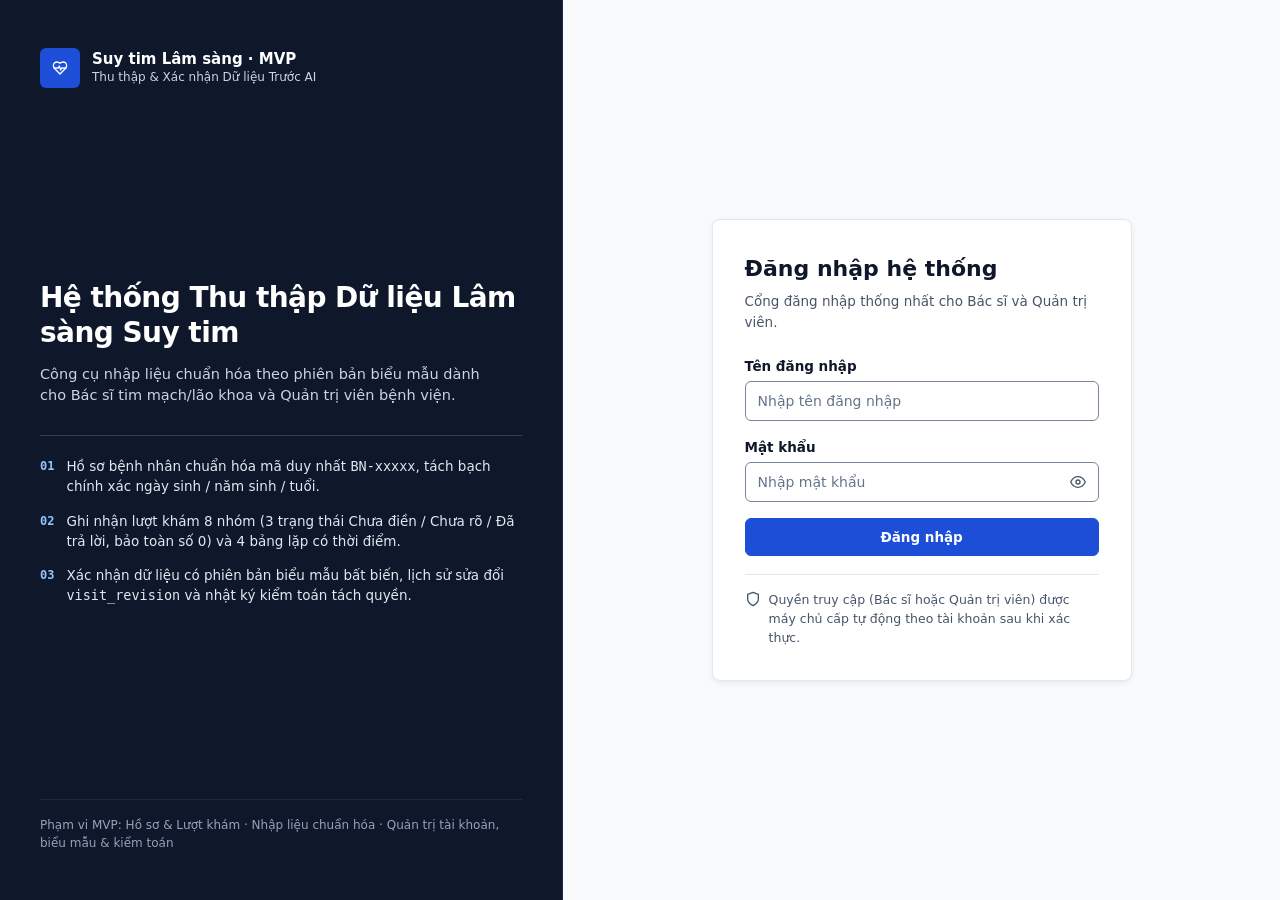
==== submissions/suy_tim_nhom27/web-mvp/index.html @ 7aa36471 "feat(suy_tim_nhom27): implement heart failure structured clinical data MVP, PostgreSQL schema, OpenA" ====
<!DOCTYPE html>
<html lang="vi">
<head>
  <meta charset="UTF-8">
  <meta name="viewport" content="width=device-width, initial-scale=1.0">
  <title>Hệ thống Thu thập &amp; Xác nhận Dữ liệu Lâm sàng Suy tim</title>
  <link rel="icon" type="image/svg+xml" href="data:image/svg+xml,%3Csvg xmlns='http://www.w3.org/2000/svg' viewBox='0 0 32 32'%3E%3Crect width='32' height='32' rx='6' fill='%231D4ED8'/%3E%3Cpath d='M6 16h5l2.5-6 4 12 2.5-6h6' fill='none' stroke='%23FFFFFF' stroke-width='2.5' stroke-linecap='round' stroke-linejoin='round'/%3E%3C/svg%3E">
  <link rel="stylesheet" href="./styles.css">
</head>
<body>
  <a href="#main-workspace" class="skip-link">Chuyển tới nội dung chính</a>

  <!-- Thanh thông báo chế độ ngoại tuyến (chỉ hiển thị khi APP_CONFIG.mode === 'static') -->
  <div id="runtime-banner" class="runtime-banner" role="status" hidden></div>

  <!-- Ứng dụng chính (8 màn hình M1–M8) -->
  <div id="app-root" class="app-root"></div>

  <!-- Hộp thoại dùng chung -->
  <div class="modal-backdrop" id="modal-backdrop" hidden>
    <div class="modal-dialog" id="modal-dialog" role="dialog" aria-modal="true" aria-labelledby="modal-title"></div>
  </div>

  <!-- Vùng thông báo nổi (Toast) -->
  <div class="toast-region" id="toast-region" aria-live="polite" aria-atomic="true"></div>

  <script src="./config.js"></script>
  <script src="./static-runtime.js"></script>
  <script src="./api-client.js"></script>
  <script src="./app.js"></script>
</body>
</html>
---- submissions/suy_tim_nhom27/web-mvp/styles.css ----
/* ==========================================================================
   Hệ thống Thu thập & Xác nhận Dữ liệu Lâm sàng Suy tim — Clinical Blue UI
   Định hướng thị giác: Swiss Clinical Precision (WCAG 2.1 AA)
   ========================================================================== */

:root {
  /* Surfaces */
  --bg-canvas: #F8FAFC;
  --bg-surface: #FFFFFF;
  --bg-subtle: #F1F5F9;

  /* Navigation & Navy Blue */
  --nav-bg: #0F172A;
  --nav-surface: #1E293B;
  --navy-accent: #1E3A8A;
  --navy-hover: #1E40AF;

  /* Typography Ink (WCAG AA/AAA verified on #FFF and #F8FAFC) */
  --ink-primary: #0F172A;
  --ink-body: #334155;
  --ink-secondary: #475569;
  --ink-muted: #64748B;
  --ink-on-dark: #FFFFFF;
  --ink-on-dark-muted: #CBD5E1;

  /* Clinical Blue Primary Accent */
  --primary: #1D4ED8;
  --primary-hover: #1E40AF;
  --focus-ring: #2563EB;
  --primary-soft: #EFF6FF;
  --primary-badge-bg: #DBEAFE;
  --primary-border: #93C5FD;
  --sky-on-dark: #93C5FD;

  /* Structural Borders */
  --border-subtle: #E2E8F0;
  --border-strong: #CBD5E1;
  --border-input: #76869C;

  /* Semantic Clinical Status Tokens */
  --success-text: #166534;
  --success-bg: #DCFCE7;
  --success-border: #15803D;

  --warn-text: #92400E;
  --warn-bg: #FEF3C7;
  --warn-border: #D97706;

  --error-text: #991B1B;
  --error-inline: #B91C1C;
  --error-bg: #FEE2E2;
  --error-border: #DC2626;

  --unknown-text: #075985;
  --unknown-bg: #E0F2FE;
  --unknown-border: #0284C7;

  --info-text: #1E40AF;
  --info-bg: #DBEAFE;
  --info-border: #2563EB;

  /* Typography */
  --font-sans: 'Inter', 'Be Vietnam Pro', 'Segoe UI', system-ui, -apple-system, BlinkMacSystemFont, sans-serif;
  --font-mono: 'JetBrains Mono', 'Cascadia Mono', 'Consolas', ui-monospace, monospace;

  /* Spacing & Radius */
  --radius-sm: 4px;
  --radius-md: 6px;
  --radius-lg: 8px;
  --shadow-xs: 0 1px 2px rgba(15, 23, 42, 0.05);
  --shadow-sm: 0 2px 6px rgba(15, 23, 42, 0.07);
  --shadow-lg: 0 16px 36px rgba(15, 23, 42, 0.22);

  /* Transitions */
  --t-fast: 140ms ease;
}

*, *::before, *::after {
  box-sizing: border-box;
}

html, body {
  margin: 0;
  padding: 0;
  background: var(--bg-canvas);
  color: var(--ink-body);
  font-family: var(--font-sans);
  font-size: 14px;
  line-height: 1.5;
  -webkit-font-smoothing: antialiased;
  overflow-x: clip;
  max-width: 100%;
}

.tabular, code, .code-chip {
  font-variant-numeric: tabular-nums;
}

.mono {
  font-family: var(--font-mono);
  font-variant-numeric: tabular-nums;
  overflow-wrap: anywhere;
}

.skip-link {
  position: absolute;
  left: -9999px;
  top: 0;
  z-index: 2000;
  background: var(--nav-bg);
  color: #FFFFFF;
  padding: 10px 16px;
  font-weight: 600;
  text-decoration: none;
}
.skip-link:focus {
  left: 8px;
  top: 8px;
}

:focus-visible {
  outline: 2px solid var(--focus-ring);
  outline-offset: 2px;
}

button, input, select, textarea {
  font-family: inherit;
  font-size: 14px;
  color: var(--ink-primary);
}

button {
  cursor: pointer;
}

/* ==========================================================================
   Offline Static Runtime Banner (chỉ hiện khi APP_CONFIG.mode === 'static')
   ========================================================================== */
.runtime-banner {
  background: var(--primary-badge-bg);
  color: var(--navy-accent);
  border-bottom: 1px solid var(--primary-border);
  padding: 8px 16px;
  display: flex;
  align-items: center;
  justify-content: space-between;
  gap: 10px;
  flex-wrap: wrap;
  font-size: 12.5px;
  line-height: 1.4;
}
.runtime-banner[hidden] {
  display: none;
}
.runtime-banner__left {
  display: flex;
  align-items: center;
  gap: 8px;
  min-width: 0;
  flex: 1 1 240px;
}
.runtime-banner__text {
  font-weight: 600;
  color: var(--navy-accent);
}
.runtime-banner__links {
  display: flex;
  align-items: center;
  gap: 8px;
  flex-wrap: wrap;
}
.runtime-banner__link {
  display: inline-flex;
  align-items: center;
  gap: 4px;
  padding: 3px 9px;
  border-radius: var(--radius-sm);
  border: 1px solid var(--primary-border);
  background: var(--bg-surface);
  color: var(--primary-hover);
  font-size: 12px;
  font-weight: 600;
  text-decoration: none;
}
.runtime-banner__link:hover {
  background: var(--primary-soft);
  border-color: var(--focus-ring);
}

.app-root {
  min-height: 100vh;
  width: 100%;
  min-width: 0;
}

/* ==========================================================================
   Common UI Components (Buttons, Badges, Cards, Inputs, Alerts, Skeletons)
   ========================================================================== */
.icon {
  width: 16px;
  height: 16px;
  display: inline-block;
  flex: 0 0 auto;
  vertical-align: middle;
}
.icon--lg { width: 20px; height: 20px; }
.icon--xl { width: 28px; height: 28px; }

.btn {
  display: inline-flex;
  align-items: center;
  justify-content: center;
  gap: 6px;
  min-height: 38px;
  padding: 8px 14px;
  border-radius: var(--radius-md);
  border: 1px solid transparent;
  font-size: 13.5px;
  font-weight: 600;
  line-height: 1.25;
  text-decoration: none;
  white-space: nowrap;
  max-width: 100%;
  transition: background var(--t-fast), border-color var(--t-fast), color var(--t-fast);
}
.btn:disabled {
  opacity: 0.55;
  cursor: not-allowed;
}

.btn--primary {
  background: var(--primary);
  color: #FFFFFF;
  border-color: var(--primary);
}
.btn--primary:hover:not(:disabled) {
  background: var(--primary-hover);
  border-color: var(--primary-hover);
}

.btn--navy {
  background: var(--navy-accent);
  color: #FFFFFF;
  border-color: var(--navy-accent);
}
.btn--navy:hover:not(:disabled) {
  background: var(--navy-hover);
}

.btn--secondary {
  background: var(--bg-surface);
  color: var(--ink-primary);
  border-color: var(--border-input);
}
.btn--secondary:hover:not(:disabled) {
  background: var(--bg-subtle);
  border-color: var(--ink-secondary);
}

.btn--ghost {
  background: transparent;
  color: var(--ink-body);
  border-color: transparent;
}
.btn--ghost:hover:not(:disabled) {
  background: var(--bg-subtle);
  color: var(--ink-primary);
}

.btn--danger {
  background: #B91C1C;
  color: #FFFFFF;
  border-color: #B91C1C;
}
.btn--danger:hover:not(:disabled) {
  background: #991B1B;
}

.btn--danger-outline {
  background: var(--bg-surface);
  color: var(--error-inline);
  border-color: var(--error-border);
}
.btn--danger-outline:hover:not(:disabled) {
  background: var(--error-bg);
}

.btn--sm {
  min-height: 32px;
  padding: 5px 10px;
  font-size: 12.5px;
}

.btn--full {
  width: 100%;
}

.badge {
  display: inline-flex;
  align-items: center;
  gap: 5px;
  padding: 3px 9px;
  border-radius: var(--radius-sm);
  font-size: 12px;
  font-weight: 600;
  line-height: 1.3;
  white-space: nowrap;
  max-width: 100%;
  border: 1px solid transparent;
}
.badge--success { background: var(--success-bg); color: var(--success-text); border-color: #86EFAC; }
.badge--warn { background: var(--warn-bg); color: var(--warn-text); border-color: #FCD34D; }
.badge--error { background: var(--error-bg); color: var(--error-text); border-color: #FCA5A5; }
.badge--info { background: var(--info-bg); color: var(--info-text); border-color: #93C5FD; }
.badge--blue { background: var(--primary-badge-bg); color: var(--primary-hover); border-color: var(--primary-border); }
.badge--neutral { background: var(--bg-subtle); color: var(--ink-secondary); border-color: var(--border-strong); }

.card {
  background: var(--bg-surface);
  border: 1px solid var(--border-subtle);
  border-radius: var(--radius-lg);
  box-shadow: var(--shadow-xs);
  min-width: 0;
}

.card__header {
  display: flex;
  align-items: flex-start;
  justify-content: space-between;
  gap: 12px;
  padding: 16px 20px;
  border-bottom: 1px solid var(--border-subtle);
  flex-wrap: wrap;
}

.card__title {
  margin: 0;
  font-size: 16px;
  font-weight: 700;
  color: var(--ink-primary);
  line-height: 1.3;
}

.card__subtitle {
  margin: 3px 0 0;
  font-size: 13px;
  color: var(--ink-secondary);
}

.card__body {
  padding: 18px 20px;
}

/* Alerts & Banners */
.banner {
  display: flex;
  align-items: flex-start;
  justify-content: space-between;
  gap: 12px;
  padding: 12px 16px;
  border-radius: var(--radius-md);
  border: 1px solid;
  margin-bottom: 16px;
  font-size: 13.5px;
  flex-wrap: wrap;
}
.banner__main {
  display: flex;
  align-items: flex-start;
  gap: 10px;
  flex: 1 1 200px;
  min-width: 0;
}
.banner__title {
  font-weight: 700;
  margin: 0 0 2px;
}
.banner__desc {
  margin: 0;
  overflow-wrap: anywhere;
}
.banner__actions {
  display: flex;
  align-items: center;
  gap: 8px;
  flex-wrap: wrap;
}

.banner--info { background: var(--info-bg); color: var(--info-text); border-color: #93C5FD; }
.banner--warn { background: var(--warn-bg); color: var(--warn-text); border-color: var(--warn-border); }
.banner--error { background: var(--error-bg); color: var(--error-text); border-color: var(--error-border); }
.banner--success { background: var(--success-bg); color: var(--success-text); border-color: var(--success-border); }
.banner--blue { background: var(--primary-soft); color: var(--primary-hover); border-color: var(--primary-border); }

/* Inputs */
.field {
  display: flex;
  flex-direction: column;
  gap: 5px;
  min-width: 0;
}

.field__label-row {
  display: flex;
  align-items: baseline;
  justify-content: space-between;
  gap: 6px;
  flex-wrap: wrap;
}

.field__label {
  font-size: 13.5px;
  font-weight: 600;
  color: var(--ink-primary);
  overflow-wrap: break-word;
}

.field__code {
  font-family: var(--font-mono);
  font-size: 11px;
  color: var(--ink-muted);
  overflow-wrap: anywhere;
}

.field__help {
  font-size: 12px;
  color: var(--ink-secondary);
  margin: 0;
  overflow-wrap: break-word;
}

.field__error {
  font-size: 12.5px;
  font-weight: 600;
  color: var(--error-inline);
  margin: 2px 0 0;
  display: flex;
  align-items: center;
  gap: 5px;
}

.field__meta-row {
  display: flex;
  align-items: center;
  justify-content: space-between;
  gap: 8px;
  flex-wrap: wrap;
  margin-top: 2px;
}

.input, .select, .textarea {
  width: 100%;
  min-width: 0;
  min-height: 40px;
  padding: 8px 12px;
  background: var(--bg-surface);
  border: 1px solid var(--border-input);
  border-radius: var(--radius-md);
  color: var(--ink-primary);
  font-size: 14px;
  transition: border-color var(--t-fast), box-shadow var(--t-fast), background var(--t-fast);
}
.input::placeholder, .textarea::placeholder {
  color: var(--ink-muted);
}
.input:focus, .select:focus, .textarea:focus {
  outline: none;
  border-color: var(--focus-ring);
  box-shadow: 0 0 0 3px rgba(37, 99, 235, 0.18);
}
.input:disabled, .select:disabled, .textarea:disabled,
.input[readonly], .textarea[readonly] {
  background: var(--bg-subtle);
  color: var(--ink-body);
  cursor: default;
}

.input--unfilled {
  background: var(--bg-canvas);
  border-style: dashed;
}

.input--unknown {
  background: var(--unknown-bg);
  border-color: var(--unknown-border);
  color: var(--unknown-text);
}

.input--error {
  border-color: var(--error-border) !important;
  border-style: solid !important;
  background: #FFF5F5 !important;
}

.textarea {
  min-height: 82px;
  resize: vertical;
  line-height: 1.45;
}

.input-row-unknown {
  display: flex;
  align-items: stretch;
  gap: 6px;
  min-width: 0;
}
.input-row-unknown > .input-unit-wrap,
.input-row-unknown > .input,
.input-row-unknown > .select {
  flex: 1 1 auto;
  min-width: 0;
}

.unknown-toggle {
  flex: 0 0 auto;
  min-height: 40px;
  padding: 6px 10px;
  border-radius: var(--radius-md);
  border: 1px solid var(--border-input);
  background: var(--bg-surface);
  color: var(--ink-secondary);
  font-size: 12px;
  font-weight: 600;
  white-space: nowrap;
}
.unknown-toggle:hover:not(:disabled) {
  background: var(--bg-subtle);
  color: var(--ink-primary);
}
.unknown-toggle.is-active {
  background: var(--unknown-bg);
  color: var(--unknown-text);
  border-color: var(--unknown-border);
}

.input-unit-wrap {
  position: relative;
  display: flex;
  align-items: stretch;
  min-width: 0;
}
.input-unit-wrap .input {
  padding-right: 78px;
  font-variant-numeric: tabular-nums;
}
.input-unit-wrap__unit {
  position: absolute;
  right: 1px;
  top: 1px;
  bottom: 1px;
  display: flex;
  align-items: center;
  padding: 0 9px;
  background: var(--bg-subtle);
  border-left: 1px solid var(--border-subtle);
  border-radius: 0 calc(var(--radius-md) - 1px) calc(var(--radius-md) - 1px) 0;
  color: var(--ink-secondary);
  font-size: 12px;
  font-weight: 600;
  pointer-events: none;
}

.password-wrap {
  position: relative;
  display: flex;
  align-items: center;
}
.password-wrap .input {
  padding-right: 44px;
}
.password-toggle {
  position: absolute;
  right: 4px;
  top: 4px;
  bottom: 4px;
  width: 34px;
  border: none;
  background: transparent;
  color: var(--ink-secondary);
  border-radius: var(--radius-sm);
  display: inline-flex;
  align-items: center;
  justify-content: center;
}
.password-toggle:hover {
  background: var(--bg-subtle);
  color: var(--ink-primary);
}

/* Tri-state Clinical Control (4 visual states: Chưa điền vs Chưa rõ vs Có vs Không) */
.tristate {
  display: flex;
  flex-direction: column;
  gap: 6px;
  padding: 10px 12px;
  border-radius: var(--radius-md);
  border: 1px solid var(--border-subtle);
  background: var(--bg-surface);
  transition: border-color var(--t-fast), background var(--t-fast);
  min-width: 0;
}
.tristate--unfilled {
  border: 1px dashed var(--border-input);
  background: var(--bg-canvas);
}
.tristate--error {
  border: 1px solid var(--error-border);
  background: #FFF5F5;
}
.field--highlight,
.tristate--highlight {
  animation: pulseFocus 2s ease;
}

@keyframes pulseFocus {
  0% { box-shadow: 0 0 0 0 rgba(37, 99, 235, 0.55); border-color: var(--focus-ring); }
  50% { box-shadow: 0 0 0 6px rgba(37, 99, 235, 0.22); border-color: var(--focus-ring); }
  100% { box-shadow: 0 0 0 0 rgba(37, 99, 235, 0); }
}

.tristate__head {
  display: flex;
  align-items: center;
  justify-content: space-between;
  gap: 8px;
  flex-wrap: wrap;
}

.tristate__status {
  font-size: 11px;
  font-weight: 600;
  color: var(--ink-secondary);
}

.tristate__group {
  display: grid;
  grid-template-columns: repeat(3, minmax(0, 1fr));
  gap: 6px;
}

.tristate__btn {
  min-height: 36px;
  padding: 6px 8px;
  border-radius: var(--radius-sm);
  border: 1px solid var(--border-input);
  background: var(--bg-surface);
  color: var(--ink-body);
  font-size: 13px;
  font-weight: 600;
  text-align: center;
  transition: all var(--t-fast);
}
.tristate__btn:hover:not(:disabled) {
  background: var(--bg-subtle);
  color: var(--ink-primary);
}
.tristate__btn:disabled {
  cursor: default;
  opacity: 0.85;
}
.tristate__btn.is-unknown {
  background: var(--unknown-bg);
  color: var(--unknown-text);
  border-color: var(--unknown-border);
}
.tristate__btn.is-yes {
  background: var(--primary);
  color: #FFFFFF;
  border-color: var(--primary);
}
.tristate__btn.is-no {
  background: var(--nav-bg);
  color: #FFFFFF;
  border-color: var(--nav-bg);
}

.tristate__clear {
  background: none;
  border: none;
  padding: 0;
  color: var(--ink-secondary);
  font-size: 11.5px;
  text-decoration: underline;
}
.tristate__clear:hover { color: var(--ink-primary); }

.zero-chip {
  display: inline-flex;
  align-items: center;
  gap: 4px;
  font-size: 11.5px;
  font-weight: 600;
  color: var(--navy-accent);
  background: #E0F2FE;
  border: 1px solid #7DD3FC;
  border-radius: var(--radius-sm);
  padding: 2px 7px;
  width: fit-content;
}

.multi-choice-box {
  display: flex;
  flex-direction: column;
  gap: 6px;
  padding: 10px 12px;
  border: 1px solid var(--border-subtle);
  border-radius: var(--radius-md);
  background: var(--bg-surface);
}
.multi-choice-box--unfilled {
  border-style: dashed;
  border-color: var(--border-input);
  background: var(--bg-canvas);
}

/* ==========================================================================
   M1: Login Screen
   ========================================================================== */
.login-layout {
  display: grid;
  grid-template-columns: 44% 56%;
  min-height: 100vh;
}

.login-brand {
  background: var(--nav-bg);
  color: var(--ink-on-dark);
  padding: 48px 40px;
  display: flex;
  flex-direction: column;
  justify-content: space-between;
  border-right: 1px solid #1E293B;
}

.brand-mark {
  display: flex;
  align-items: center;
  gap: 12px;
  min-width: 0;
}

.brand-mark__icon {
  width: 40px;
  height: 40px;
  border-radius: var(--radius-md);
  background: var(--primary);
  color: #FFFFFF;
  display: flex;
  align-items: center;
  justify-content: center;
  flex: 0 0 auto;
}

.brand-mark__name {
  font-size: 15px;
  font-weight: 700;
  color: #FFFFFF;
  line-height: 1.25;
}
.brand-mark__sub {
  font-size: 12px;
  color: var(--ink-on-dark-muted);
}

.login-brand__hero {
  margin: 40px 0;
}

.login-brand__title {
  margin: 0 0 14px;
  font-size: 28px;
  font-weight: 700;
  line-height: 1.22;
  letter-spacing: -0.02em;
  color: #FFFFFF;
}

.login-brand__lead {
  margin: 0 0 28px;
  color: var(--ink-on-dark-muted);
  font-size: 14.5px;
  max-width: 440px;
}

.login-pillars {
  border-top: 1px solid #334155;
  padding-top: 20px;
  display: flex;
  flex-direction: column;
  gap: 14px;
}

.login-pillar {
  display: flex;
  align-items: flex-start;
  gap: 12px;
  color: #E2E8F0;
  font-size: 13.5px;
}

.login-pillar__num {
  font-family: var(--font-mono);
  font-size: 12px;
  font-weight: 700;
  color: var(--primary-border);
  padding-top: 1px;
}

.login-brand__foot {
  font-size: 12px;
  color: #94A3B8;
  border-top: 1px solid #1E293B;
  padding-top: 16px;
}

.login-panel {
  background: var(--bg-canvas);
  display: flex;
  align-items: center;
  justify-content: center;
  padding: 40px 28px;
}

.login-card {
  width: 100%;
  max-width: 420px;
  background: var(--bg-surface);
  border: 1px solid var(--border-subtle);
  border-radius: var(--radius-lg);
  padding: 32px;
  box-shadow: var(--shadow-sm);
}

.login-card__title {
  margin: 0 0 6px;
  font-size: 22px;
  font-weight: 700;
  color: var(--ink-primary);
}

.login-card__sub {
  margin: 0 0 24px;
  font-size: 13.5px;
  color: var(--ink-secondary);
}

.login-form {
  display: flex;
  flex-direction: column;
  gap: 16px;
}

.login-note {
  margin-top: 18px;
  padding-top: 16px;
  border-top: 1px solid var(--border-subtle);
  display: flex;
  align-items: flex-start;
  gap: 8px;
  font-size: 12.5px;
  color: var(--ink-secondary);
}

.login-local-ref {
  margin-top: 14px;
  padding: 12px;
  border-radius: var(--radius-md);
  background: var(--primary-soft);
  border: 1px solid var(--primary-border);
  font-size: 12px;
  color: var(--navy-accent);
}
.login-local-ref__title {
  font-weight: 700;
  margin: 0 0 6px;
}
.login-local-ref__row {
  display: flex;
  justify-content: space-between;
  gap: 8px;
  padding: 3px 0;
  flex-wrap: wrap;
}

/* ==========================================================================
   Authenticated Shell (Sidebar + Main Area)
   ========================================================================== */
.shell {
  display: grid;
  grid-template-columns: 248px minmax(0, 1fr);
  min-height: 100vh;
}

.sidebar {
  background: var(--nav-bg);
  color: var(--ink-on-dark);
  display: flex;
  flex-direction: column;
  justify-content: space-between;
  padding: 18px 14px;
  border-right: 1px solid #1E293B;
}

.sidebar__top {
  display: flex;
  flex-direction: column;
  gap: 20px;
}

.sidebar__role-tag {
  display: inline-flex;
  align-items: center;
  gap: 6px;
  margin-top: 4px;
  padding: 3px 8px;
  border-radius: var(--radius-sm);
  background: #1E293B;
  color: var(--primary-border);
  font-size: 11px;
  font-weight: 700;
  letter-spacing: 0.03em;
  width: fit-content;
}

.sidebar__nav {
  display: flex;
  flex-direction: column;
  gap: 4px;
}

.nav-item {
  width: 100%;
  display: flex;
  align-items: center;
  gap: 10px;
  padding: 10px 12px;
  border-radius: var(--radius-md);
  border: 1px solid transparent;
  background: transparent;
  color: var(--ink-on-dark-muted);
  font-size: 13.5px;
  font-weight: 500;
  text-align: left;
  transition: background var(--t-fast), color var(--t-fast);
}
.nav-item:hover {
  background: var(--nav-surface);
  color: #FFFFFF;
}
.nav-item.is-active {
  background: var(--navy-accent);
  color: #FFFFFF;
  border-left: 3px solid var(--focus-ring);
  font-weight: 600;
}

.sidebar__user {
  border-top: 1px solid #1E293B;
  padding-top: 14px;
  display: flex;
  flex-direction: column;
  gap: 10px;
}

.user-chip {
  display: flex;
  align-items: center;
  gap: 10px;
}

.user-chip__avatar {
  width: 34px;
  height: 34px;
  border-radius: var(--radius-md);
  background: var(--navy-accent);
  color: #FFFFFF;
  font-size: 12px;
  font-weight: 700;
  display: flex;
  align-items: center;
  justify-content: center;
  flex: 0 0 auto;
}

.user-chip__name {
  font-size: 13px;
  font-weight: 600;
  color: #FFFFFF;
  line-height: 1.25;
}
.user-chip__role {
  font-size: 11.5px;
  color: var(--ink-on-dark-muted);
}

.sidebar__logout {
  width: 100%;
  display: flex;
  align-items: center;
  justify-content: center;
  gap: 8px;
  padding: 8px 10px;
  border-radius: var(--radius-md);
  background: #1E293B;
  border: 1px solid #334155;
  color: #E2E8F0;
  font-size: 12.5px;
  font-weight: 600;
}
.sidebar__logout:hover {
  background: #334155;
  color: #FFFFFF;
}

/* Mobile top bar */
.mobile-topbar {
  display: none;
  background: var(--nav-bg);
  color: #FFFFFF;
  padding: 10px 14px;
  align-items: center;
  justify-content: space-between;
  gap: 10px;
  border-bottom: 1px solid #1E293B;
}

.mobile-menu-btn {
  display: inline-flex;
  align-items: center;
  gap: 6px;
  min-height: 36px;
  padding: 6px 10px;
  border-radius: var(--radius-sm);
  background: #1E293B;
  color: #FFFFFF;
  border: 1px solid #334155;
  font-size: 12.5px;
  font-weight: 600;
}

.mobile-drawer {
  display: none;
  background: var(--nav-bg);
  border-bottom: 2px solid var(--focus-ring);
  padding: 12px 14px;
}
.mobile-drawer.is-open {
  display: block;
}

/* Main Workspace */
.main-area {
  min-width: 0;
  display: flex;
  flex-direction: column;
}

.topbar {
  background: var(--bg-surface);
  border-bottom: 1px solid var(--border-subtle);
  padding: 12px 24px;
  display: flex;
  align-items: center;
  justify-content: space-between;
  gap: 12px;
  flex-wrap: wrap;
}

.breadcrumbs {
  display: flex;
  align-items: center;
  gap: 6px;
  font-size: 13px;
  color: var(--ink-secondary);
  flex-wrap: wrap;
}
.breadcrumbs__link {
  background: none;
  border: none;
  padding: 0;
  color: var(--primary);
  font-weight: 600;
  font-size: 13px;
}
.breadcrumbs__link:hover { text-decoration: underline; }
.breadcrumbs__current {
  color: var(--ink-primary);
  font-weight: 600;
}

.workspace {
  padding: 24px;
  max-width: 1180px;
  width: 100%;
  min-width: 0;
}

.page-head {
  display: flex;
  align-items: flex-start;
  justify-content: space-between;
  gap: 16px;
  margin-bottom: 20px;
  flex-wrap: wrap;
}

.page-head__title {
  margin: 0;
  font-size: 24px;
  font-weight: 700;
  color: var(--ink-primary);
  letter-spacing: -0.015em;
  line-height: 1.25;
}

.page-head__sub {
  margin: 4px 0 0;
  font-size: 13.5px;
  color: var(--ink-secondary);
}

.page-head__actions {
  display: flex;
  align-items: center;
  gap: 8px;
  flex-wrap: wrap;
}

/* Toolbar & Filter Strips */
.toolbar {
  display: flex;
  align-items: center;
  justify-content: space-between;
  gap: 12px;
  margin-bottom: 16px;
  flex-wrap: wrap;
}

.search-box {
  position: relative;
  flex: 1 1 240px;
  max-width: 420px;
  min-width: 0;
}
.search-box__icon {
  position: absolute;
  left: 11px;
  top: 50%;
  transform: translateY(-50%);
  color: var(--ink-secondary);
  pointer-events: none;
}
.search-box .input {
  padding-left: 34px;
}

.filter-pills {
  display: flex;
  align-items: center;
  gap: 6px;
  flex-wrap: wrap;
}

.filter-pill {
  min-height: 34px;
  padding: 5px 11px;
  border-radius: var(--radius-md);
  border: 1px solid var(--border-input);
  background: var(--bg-surface);
  color: var(--ink-body);
  font-size: 12.5px;
  font-weight: 600;
}
.filter-pill:hover { background: var(--bg-subtle); }
.filter-pill.is-active {
  background: var(--navy-accent);
  color: #FFFFFF;
  border-color: var(--navy-accent);
}

/* Data Tables -> Mobile Cards */
.table-wrap {
  width: 100%;
  overflow-x: auto;
}

.data-table {
  width: 100%;
  border-collapse: collapse;
  text-align: left;
  font-size: 13.5px;
}
.data-table th {
  background: var(--bg-subtle);
  color: var(--ink-secondary);
  font-size: 12px;
  font-weight: 700;
  text-transform: uppercase;
  letter-spacing: 0.03em;
  padding: 10px 14px;
  border-bottom: 1px solid var(--border-strong);
  white-space: nowrap;
}
.data-table td {
  padding: 12px 14px;
  border-bottom: 1px solid var(--border-subtle);
  vertical-align: middle;
  color: var(--ink-body);
}
.data-table tr:last-child td { border-bottom: none; }
.data-table tbody tr:hover { background: #F8FAFC; }

.cell-primary {
  font-weight: 700;
  color: var(--ink-primary);
}
.cell-sub {
  font-size: 12px;
  color: var(--ink-secondary);
  margin-top: 2px;
}

.mobile-cards {
  display: none;
  flex-direction: column;
  gap: 10px;
}

.record-card {
  background: var(--bg-surface);
  border: 1px solid var(--border-subtle);
  border-radius: var(--radius-md);
  padding: 14px;
  display: flex;
  flex-direction: column;
  gap: 8px;
  min-width: 0;
}
.record-card__top {
  display: flex;
  align-items: flex-start;
  justify-content: space-between;
  gap: 8px;
  flex-wrap: wrap;
}
.record-card__meta {
  display: grid;
  grid-template-columns: repeat(2, minmax(0, 1fr));
  gap: 8px;
  font-size: 12.5px;
  border-top: 1px solid var(--border-subtle);
  padding-top: 8px;
}
.record-card__label {
  display: block;
  font-size: 11px;
  color: var(--ink-secondary);
}

/* ==========================================================================
   M3: Patient Profile & Encounter Timeline
   ========================================================================== */
.profile-grid {
  display: grid;
  grid-template-columns: minmax(0, 1.7fr) minmax(280px, 1fr);
  gap: 20px;
  align-items: start;
}

.profile-col {
  display: flex;
  flex-direction: column;
  gap: 16px;
  min-width: 0;
}

.kv-grid {
  display: grid;
  grid-template-columns: repeat(3, minmax(0, 1fr));
  gap: 14px;
}

.kv-item__label {
  font-size: 12px;
  color: var(--ink-secondary);
  margin-bottom: 2px;
}
.kv-item__value {
  font-size: 14px;
  font-weight: 600;
  color: var(--ink-primary);
  word-break: break-word;
}

.metric-row {
  display: grid;
  grid-template-columns: repeat(3, minmax(0, 1fr));
  gap: 10px;
  margin-bottom: 14px;
}

.metric-box {
  background: var(--bg-canvas);
  border: 1px solid var(--border-subtle);
  border-radius: var(--radius-md);
  padding: 12px;
}
.metric-box--blue {
  background: var(--primary-soft);
  border-color: var(--primary-border);
}
.metric-box__label {
  font-size: 12px;
  color: var(--ink-secondary);
  margin-bottom: 4px;
}
.metric-box__val {
  font-size: 20px;
  font-weight: 700;
  color: var(--ink-primary);
  font-variant-numeric: tabular-nums;
  line-height: 1.2;
}
.metric-box__unit {
  font-size: 12px;
  font-weight: 500;
  color: var(--ink-secondary);
  margin-left: 3px;
}

.source-strip {
  display: inline-flex;
  align-items: center;
  gap: 6px;
  font-size: 12px;
  color: var(--ink-secondary);
  background: var(--bg-subtle);
  border: 1px solid var(--border-subtle);
  border-radius: var(--radius-sm);
  padding: 4px 9px;
  margin-bottom: 12px;
  flex-wrap: wrap;
}

.timeline {
  display: flex;
  flex-direction: column;
  gap: 12px;
}

.timeline-item {
  position: relative;
  padding: 14px;
  border: 1px solid var(--border-subtle);
  border-left: 3px solid var(--focus-ring);
  border-radius: var(--radius-md);
  background: var(--bg-surface);
  display: flex;
  flex-direction: column;
  gap: 8px;
}
.timeline-item--confirmed { border-left-color: var(--success-border); }
.timeline-item--draft { border-left-color: var(--warn-border); }

.timeline-item__top {
  display: flex;
  align-items: flex-start;
  justify-content: space-between;
  gap: 8px;
  flex-wrap: wrap;
}

/* ==========================================================================
   M4: Encounter Multi-Group Form
   ========================================================================== */
.encounter-sticky-head {
  position: sticky;
  top: 0;
  z-index: 40;
  background: var(--navy-accent);
  color: #FFFFFF;
  border-radius: var(--radius-lg);
  padding: 14px 18px;
  margin-bottom: 16px;
  display: flex;
  align-items: center;
  justify-content: space-between;
  gap: 12px;
  flex-wrap: wrap;
  box-shadow: var(--shadow-sm);
}

.encounter-sticky-head__id {
  font-size: 15px;
  font-weight: 700;
  color: #FFFFFF;
  display: flex;
  align-items: center;
  gap: 8px;
  flex-wrap: wrap;
}

.encounter-sticky-head__meta {
  font-size: 12.5px;
  color: #E2E8F0;
  display: flex;
  align-items: center;
  gap: 10px;
  flex-wrap: wrap;
  margin-top: 3px;
}

.encounter-sticky-head__right {
  display: flex;
  align-items: center;
  gap: 8px;
  flex-wrap: wrap;
}

.encounter-layout {
  display: grid;
  grid-template-columns: 244px minmax(0, 1fr);
  gap: 20px;
  align-items: start;
}

.group-rail {
  position: sticky;
  top: 86px;
  background: var(--bg-surface);
  border: 1px solid var(--border-subtle);
  border-radius: var(--radius-lg);
  padding: 10px;
  display: flex;
  flex-direction: column;
  gap: 4px;
}

.group-rail__title {
  font-size: 11px;
  font-weight: 700;
  text-transform: uppercase;
  letter-spacing: 0.04em;
  color: var(--ink-secondary);
  padding: 4px 8px 8px;
  border-bottom: 1px solid var(--border-subtle);
  margin-bottom: 4px;
}

.rail-btn {
  display: flex;
  align-items: center;
  justify-content: space-between;
  gap: 8px;
  width: 100%;
  padding: 8px 10px;
  border: 1px solid transparent;
  border-radius: var(--radius-md);
  background: transparent;
  color: var(--ink-body);
  font-size: 13px;
  font-weight: 500;
  text-align: left;
}
.rail-btn:hover { background: var(--bg-subtle); color: var(--ink-primary); }
.rail-btn.is-active {
  background: var(--primary-soft);
  color: var(--primary-hover);
  border-color: var(--primary-border);
  font-weight: 700;
}
.rail-btn__num {
  font-family: var(--font-mono);
  font-size: 11px;
  color: var(--ink-muted);
  margin-right: 4px;
}
.rail-btn__counts {
  display: inline-flex;
  align-items: center;
  gap: 4px;
  font-family: var(--font-mono);
  font-size: 11px;
  flex: 0 0 auto;
}
.err-dot {
  width: 8px;
  height: 8px;
  border-radius: 50%;
  background: var(--error-border);
  display: inline-block;
}

.form-canvas {
  display: flex;
  flex-direction: column;
  gap: 18px;
  min-width: 0;
  padding-bottom: 24px;
}

.form-filter-bar {
  background: var(--bg-surface);
  border: 1px solid var(--border-subtle);
  border-radius: var(--radius-lg);
  padding: 12px 14px;
  display: flex;
  align-items: center;
  justify-content: space-between;
  gap: 10px;
  flex-wrap: wrap;
}

.form-grid-2 {
  display: grid;
  grid-template-columns: repeat(2, minmax(0, 1fr));
  gap: 14px;
}

.form-grid-3 {
  display: grid;
  grid-template-columns: repeat(3, minmax(0, 1fr));
  gap: 12px;
}

.sub-heading {
  margin: 16px 0 10px;
  padding-top: 12px;
  border-top: 1px solid var(--border-subtle);
  font-size: 13px;
  font-weight: 700;
  color: var(--navy-accent);
  text-transform: uppercase;
  letter-spacing: 0.03em;
}
.sub-heading:first-child {
  margin-top: 0;
  padding-top: 0;
  border-top: none;
}

.repeat-list {
  display: flex;
  flex-direction: column;
  gap: 12px;
}

.repeat-card {
  border: 1px solid var(--border-strong);
  border-radius: var(--radius-md);
  background: var(--bg-canvas);
  padding: 14px;
  display: flex;
  flex-direction: column;
  gap: 12px;
  min-width: 0;
}

.repeat-card__head {
  display: flex;
  align-items: center;
  justify-content: space-between;
  gap: 8px;
  padding-bottom: 8px;
  border-bottom: 1px solid var(--border-subtle);
  flex-wrap: wrap;
}

.repeat-card__title {
  font-size: 13.5px;
  font-weight: 700;
  color: var(--ink-primary);
}

.bmi-card {
  background: var(--primary-soft);
  border: 1px solid var(--primary-border);
  border-radius: var(--radius-md);
  padding: 12px 14px;
  display: flex;
  flex-direction: column;
  justify-content: center;
}
.bmi-card__label {
  font-size: 12px;
  font-weight: 600;
  color: var(--primary-hover);
}
.bmi-card__value {
  font-size: 24px;
  font-weight: 700;
  color: var(--ink-primary);
  font-variant-numeric: tabular-nums;
  line-height: 1.25;
}
.bmi-card__note {
  font-size: 11.5px;
  color: var(--ink-secondary);
}

/* Sticky Encounter Action Footer */
.encounter-footer {
  position: sticky;
  bottom: 0;
  z-index: 50;
  background: var(--bg-surface);
  border-top: 2px solid var(--border-strong);
  box-shadow: 0 -4px 12px rgba(15, 23, 42, 0.08);
  padding: 12px 20px;
  margin-top: 16px;
  border-radius: var(--radius-lg) var(--radius-lg) 0 0;
  display: flex;
  align-items: center;
  justify-content: space-between;
  gap: 12px;
  flex-wrap: wrap;
}

.encounter-footer__status {
  display: flex;
  align-items: center;
  gap: 8px;
  font-size: 13px;
  font-weight: 600;
}

.encounter-footer__actions {
  display: flex;
  align-items: center;
  gap: 8px;
  flex-wrap: wrap;
}

/* ==========================================================================
   M5: Review & Confirm Screen
   ========================================================================== */
.stats-4 {
  display: grid;
  grid-template-columns: repeat(4, minmax(0, 1fr));
  gap: 12px;
  margin-bottom: 18px;
}

.stat-card {
  background: var(--bg-surface);
  border: 1px solid var(--border-subtle);
  border-top: 3px solid var(--border-strong);
  border-radius: var(--radius-md);
  padding: 14px 16px;
}
.stat-card--blue { border-top-color: var(--primary); }
.stat-card--muted { border-top-color: var(--border-input); }
.stat-card--info { border-top-color: var(--unknown-border); }
.stat-card--error { border-top-color: var(--error-border); }

.stat-card__label {
  font-size: 12px;
  font-weight: 600;
  color: var(--ink-secondary);
}
.stat-card__num {
  font-size: 26px;
  font-weight: 700;
  color: var(--ink-primary);
  font-variant-numeric: tabular-nums;
  margin-top: 2px;
}

.jump-list {
  display: flex;
  flex-wrap: wrap;
  gap: 6px;
  margin-top: 8px;
}

.jump-chip {
  display: inline-flex;
  align-items: center;
  gap: 5px;
  padding: 4px 9px;
  border-radius: var(--radius-sm);
  border: 1px solid var(--border-input);
  background: var(--bg-surface);
  color: var(--ink-primary);
  font-size: 12px;
  font-weight: 600;
  max-width: 100%;
  white-space: normal;
  text-align: left;
}
.jump-chip:hover {
  border-color: var(--focus-ring);
  background: var(--primary-soft);
  color: var(--primary-hover);
}
.jump-chip--error {
  border-color: var(--error-border);
  background: var(--error-bg);
  color: var(--error-text);
}
.jump-chip--info {
  border-color: #93C5FD;
  background: var(--info-bg);
  color: var(--info-text);
}

.confirm-gate {
  background: var(--bg-surface);
  border: 2px solid var(--navy-accent);
  border-radius: var(--radius-lg);
  padding: 20px;
  margin-top: 18px;
  display: flex;
  flex-direction: column;
  gap: 14px;
}

.ai-module-grid {
  display: grid;
  grid-template-columns: repeat(2, minmax(0, 1fr));
  gap: 12px;
}

.json-viewer {
  background: #0F172A;
  color: #E2E8F0;
  border-radius: var(--radius-md);
  padding: 14px;
  font-family: var(--font-mono);
  font-size: 12px;
  line-height: 1.5;
  overflow-x: auto;
  max-height: 420px;
  margin: 0;
  white-space: pre;
}

/* ==========================================================================
   M7: Admin Form Versions & 3-Pane Scrollable Keyboard Editor
   ========================================================================== */
.version-cards {
  display: grid;
  grid-template-columns: repeat(3, minmax(0, 1fr));
  gap: 12px;
  margin-bottom: 18px;
}

.version-card {
  text-align: left;
  background: var(--bg-surface);
  border: 1px solid var(--border-strong);
  border-radius: var(--radius-lg);
  padding: 14px 16px;
  display: flex;
  flex-direction: column;
  gap: 6px;
  transition: border-color var(--t-fast), box-shadow var(--t-fast);
}
.version-card:hover { border-color: var(--focus-ring); }
.version-card.is-selected {
  border: 2px solid var(--primary);
  background: var(--primary-soft);
}

.version-card__top {
  display: flex;
  align-items: center;
  justify-content: space-between;
  gap: 8px;
  flex-wrap: wrap;
}

.tabs {
  display: flex;
  align-items: center;
  gap: 4px;
  border-bottom: 1px solid var(--border-strong);
  margin-bottom: 16px;
  overflow-x: auto;
}

.tab-btn {
  padding: 10px 16px;
  border: none;
  border-bottom: 2px solid transparent;
  background: transparent;
  color: var(--ink-secondary);
  font-size: 13.5px;
  font-weight: 600;
  white-space: nowrap;
}
.tab-btn:hover { color: var(--ink-primary); }
.tab-btn.is-active {
  color: var(--primary);
  border-bottom-color: var(--primary);
}

.editor-3pane {
  display: grid;
  grid-template-columns: 220px 290px minmax(0, 1fr);
  gap: 14px;
  align-items: stretch;
}

.editor-pane {
  background: var(--bg-surface);
  border: 1px solid var(--border-subtle);
  border-radius: var(--radius-lg);
  display: flex;
  flex-direction: column;
  max-height: 580px;
  min-width: 0;
}

.editor-pane__head {
  padding: 12px 14px;
  border-bottom: 1px solid var(--border-subtle);
  display: flex;
  align-items: center;
  justify-content: space-between;
  gap: 8px;
  flex: 0 0 auto;
  flex-wrap: wrap;
}

.editor-pane__title {
  font-size: 13px;
  font-weight: 700;
  color: var(--ink-primary);
  margin: 0;
}

.editor-pane__scroll {
  overflow-y: auto;
  padding: 10px;
  flex: 1;
  display: flex;
  flex-direction: column;
  gap: 6px;
}

.editor-item {
  display: flex;
  align-items: center;
  justify-content: space-between;
  gap: 6px;
  padding: 8px 10px;
  border-radius: var(--radius-md);
  border: 1px solid var(--border-subtle);
  background: var(--bg-surface);
  cursor: pointer;
}
.editor-item:hover { background: var(--bg-canvas); }
.editor-item.is-selected {
  background: var(--primary-soft);
  border-color: var(--focus-ring);
}
.editor-item.is-hidden-field {
  opacity: 0.65;
  border-style: dashed;
}

.editor-item__text {
  min-width: 0;
  flex: 1;
}
.editor-item__name {
  font-size: 13px;
  font-weight: 600;
  color: var(--ink-primary);
  overflow: hidden;
  text-overflow: ellipsis;
  white-space: nowrap;
}
.editor-item__sub {
  font-size: 11px;
  color: var(--ink-secondary);
  font-family: var(--font-mono);
  overflow: hidden;
  text-overflow: ellipsis;
  white-space: nowrap;
}

.order-btns {
  display: flex;
  gap: 2px;
  flex: 0 0 auto;
}
.icon-btn {
  width: 26px;
  height: 26px;
  border-radius: var(--radius-sm);
  border: 1px solid var(--border-strong);
  background: var(--bg-surface);
  color: var(--ink-body);
  display: inline-flex;
  align-items: center;
  justify-content: center;
  padding: 0;
}
.icon-btn:hover:not(:disabled) {
  background: var(--bg-subtle);
  color: var(--ink-primary);
}
.icon-btn:disabled { opacity: 0.4; cursor: not-allowed; }

/* Diff rows */
.diff-list {
  display: flex;
  flex-direction: column;
  gap: 10px;
}

.diff-row {
  border-radius: var(--radius-md);
  border: 1px solid;
  padding: 12px 14px;
  display: flex;
  flex-direction: column;
  gap: 4px;
}
.diff-row--added { background: #F0FDF4; border-color: #86EFAC; }
.diff-row--changed { background: #FFFBEB; border-color: #FCD34D; }
.diff-row--removed { background: #FEF2F2; border-color: #FCA5A5; }

/* ==========================================================================
   M8: Audit Log & Detail Panel
   ========================================================================== */
.audit-filters {
  display: grid;
  grid-template-columns: repeat(5, minmax(0, 1fr));
  gap: 10px;
  margin-bottom: 16px;
}

.audit-detail {
  margin-top: 16px;
  background: var(--bg-surface);
  border: 1px solid var(--navy-accent);
  border-radius: var(--radius-lg);
  padding: 16px 18px;
}

/* ==========================================================================
   Empty / Loading / Forbidden / Modal / Toast
   ========================================================================== */
.empty-state {
  background: var(--bg-canvas);
  border: 1px dashed var(--border-input);
  border-radius: var(--radius-lg);
  padding: 28px 20px;
  text-align: left;
  display: flex;
  flex-direction: column;
  align-items: flex-start;
  gap: 10px;
}
.empty-state__title {
  margin: 0;
  font-size: 16px;
  font-weight: 700;
  color: var(--ink-primary);
}
.empty-state__desc {
  margin: 0;
  font-size: 13.5px;
  color: var(--ink-secondary);
  max-width: 560px;
}

.skeleton-stack {
  display: flex;
  flex-direction: column;
  gap: 12px;
}
.skeleton-bar {
  height: 18px;
  border-radius: var(--radius-sm);
  background: linear-gradient(90deg, #E2E8F0 25%, #F1F5F9 50%, #E2E8F0 75%);
  background-size: 200% 100%;
  animation: shimmer 1.4s infinite linear;
}
.skeleton-card {
  height: 92px;
  border-radius: var(--radius-md);
  background: linear-gradient(90deg, #E2E8F0 25%, #F1F5F9 50%, #E2E8F0 75%);
  background-size: 200% 100%;
  animation: shimmer 1.4s infinite linear;
}
@keyframes shimmer {
  0% { background-position: 200% 0; }
  100% { background-position: -200% 0; }
}

.forbidden-box {
  background: var(--bg-surface);
  border: 1px solid var(--error-border);
  border-top: 4px solid var(--error-border);
  border-radius: var(--radius-lg);
  padding: 28px 24px;
  max-width: 640px;
}

/* Modal */
.modal-backdrop {
  position: fixed;
  inset: 0;
  z-index: 1200;
  background: rgba(15, 23, 42, 0.56);
  display: flex;
  align-items: center;
  justify-content: center;
  padding: 16px;
}
.modal-backdrop[hidden] { display: none; }

.modal-dialog {
  width: 100%;
  max-width: 640px;
  max-height: calc(100vh - 32px);
  background: var(--bg-surface);
  border-radius: var(--radius-lg);
  border: 1px solid var(--border-strong);
  box-shadow: var(--shadow-lg);
  display: flex;
  flex-direction: column;
  overflow: hidden;
}

.modal__head {
  padding: 16px 20px;
  border-bottom: 1px solid var(--border-subtle);
  display: flex;
  align-items: center;
  justify-content: space-between;
  gap: 12px;
}
.modal__title {
  margin: 0;
  font-size: 17px;
  font-weight: 700;
  color: var(--ink-primary);
}
.modal__body {
  padding: 18px 20px;
  overflow-y: auto;
  display: flex;
  flex-direction: column;
  gap: 14px;
}
.modal__foot {
  padding: 14px 20px;
  border-top: 1px solid var(--border-subtle);
  background: var(--bg-canvas);
  display: flex;
  align-items: center;
  justify-content: flex-end;
  gap: 8px;
  flex-wrap: wrap;
}

.perm-compare {
  display: grid;
  grid-template-columns: repeat(2, minmax(0, 1fr));
  gap: 12px;
}
.perm-box {
  border: 1px solid var(--border-subtle);
  border-radius: var(--radius-md);
  padding: 12px;
}
.perm-box--grant { background: #F0FDF4; border-color: #86EFAC; }
.perm-box--deny { background: #F8FAFC; border-color: var(--border-strong); }
.perm-box ul {
  margin: 8px 0 0;
  padding-left: 18px;
  font-size: 13px;
}

/* Toast */
.toast-region {
  position: fixed;
  right: 16px;
  bottom: 16px;
  z-index: 1500;
  display: flex;
  flex-direction: column;
  gap: 8px;
  max-width: calc(100vw - 32px);
}
.toast {
  background: var(--nav-bg);
  color: #FFFFFF;
  border-left: 4px solid var(--focus-ring);
  border-radius: var(--radius-md);
  padding: 11px 14px;
  box-shadow: var(--shadow-lg);
  font-size: 13px;
  font-weight: 500;
  display: flex;
  align-items: center;
  gap: 8px;
}
.toast--success { border-left-color: #22C55E; }
.toast--warn { border-left-color: #F59E0B; }
.toast--error { border-left-color: #EF4444; }

/* Radio / Checkbox option rows */
.radio-group {
  display: flex;
  flex-direction: column;
  gap: 8px;
}
.choice-row {
  display: flex;
  align-items: flex-start;
  gap: 8px;
  padding: 8px 10px;
  border: 1px solid var(--border-subtle);
  border-radius: var(--radius-md);
  background: var(--bg-surface);
  cursor: pointer;
}
.choice-row:hover { background: var(--bg-canvas); }
.choice-row input {
  margin-top: 3px;
  flex: 0 0 auto;
}

.kbd {
  display: inline-block;
  padding: 1px 5px;
  font-family: var(--font-mono);
  font-size: 11px;
  background: var(--bg-subtle);
  border: 1px solid var(--border-strong);
  border-radius: 3px;
  color: var(--ink-secondary);
}

/* ==========================================================================
   Responsive Rules (1280px, 768px, 390px, 320px — Zero horizontal overflow)
   ========================================================================== */
@media (max-width: 1024px) {
  .editor-3pane {
    grid-template-columns: 1fr;
  }
  .editor-pane {
    max-height: 360px;
  }
  .audit-filters {
    grid-template-columns: repeat(2, minmax(0, 1fr));
  }
}

@media (max-width: 768px) {
  .runtime-banner { padding: 8px 12px; }
  .login-layout { grid-template-columns: 1fr; min-height: auto; }
  .login-brand { padding: 20px 16px; }
  .login-brand__hero { margin: 14px 0 0; }
  .login-brand__title { font-size: 20px; }
  .login-brand__lead, .login-pillars, .login-brand__foot { display: none; }
  .login-panel { padding: 16px; }
  .login-card { padding: 20px 16px; }

  .shell { grid-template-columns: 1fr; }
  .sidebar { display: none; }
  .mobile-topbar { display: flex; }

  .topbar { padding: 10px 14px; }
  .workspace { padding: 14px; }
  .page-head__title { font-size: 20px; }

  .table-wrap { display: none; }
  .mobile-cards { display: flex; }

  .profile-grid { grid-template-columns: 1fr; }
  .kv-grid { grid-template-columns: repeat(2, minmax(0, 1fr)); }
  .metric-row { grid-template-columns: 1fr; }
  .ai-module-grid { grid-template-columns: 1fr; }

  .encounter-layout { grid-template-columns: 1fr; }
  .group-rail {
    position: static;
    flex-direction: row;
    overflow-x: auto;
    padding: 8px;
    gap: 6px;
  }
  .group-rail__title { display: none; }
  .rail-btn {
    width: auto;
    flex: 0 0 auto;
    white-space: nowrap;
    padding: 7px 10px;
  }

  .form-grid-2, .form-grid-3 { grid-template-columns: 1fr; }
  .encounter-sticky-head { position: static; padding: 12px 14px; }
  .form-canvas { padding-bottom: 24px; }
  .encounter-footer {
    padding: 8px 12px;
    margin-top: 12px;
    gap: 8px;
  }
  .encounter-footer__actions {
    width: 100%;
    display: grid;
    grid-template-columns: 1fr 1.25fr;
  }
  .encounter-footer__actions .btn { width: 100%; padding: 7px 10px; font-size: 13px; white-space: normal; }

  .stats-4 { grid-template-columns: repeat(2, minmax(0, 1fr)); }
  .version-cards { grid-template-columns: 1fr; }
  .editor-3pane { grid-template-columns: 1fr; }
  .editor-pane { max-height: 340px; }
  .audit-filters { grid-template-columns: 1fr; }
  .perm-compare { grid-template-columns: 1fr; }
  .tristate__btn { min-height: 44px; }
}

@media (max-width: 400px) {
  .kv-grid { grid-template-columns: 1fr; }
  .record-card__meta { grid-template-columns: 1fr; }
  .encounter-footer__actions { grid-template-columns: 1fr; }
  .stats-4 { grid-template-columns: 1fr; }
  .card__header, .card__body { padding: 14px 12px; }
  .workspace { padding: 12px 10px; }
  .encounter-sticky-head { padding: 12px; }
  .btn { padding: 7px 10px; font-size: 13px; white-space: normal; }
  .input-row-unknown { flex-direction: column; }
  .unknown-toggle { width: 100%; }
  .modal-backdrop { padding: 8px; }
  .modal__head, .modal__body, .modal__foot { padding: 12px 14px; }
}

@media (prefers-reduced-motion: reduce) {
  *, *::before, *::after {
    animation-duration: 0.01ms !important;
    transition-duration: 0.01ms !important;
  }
}
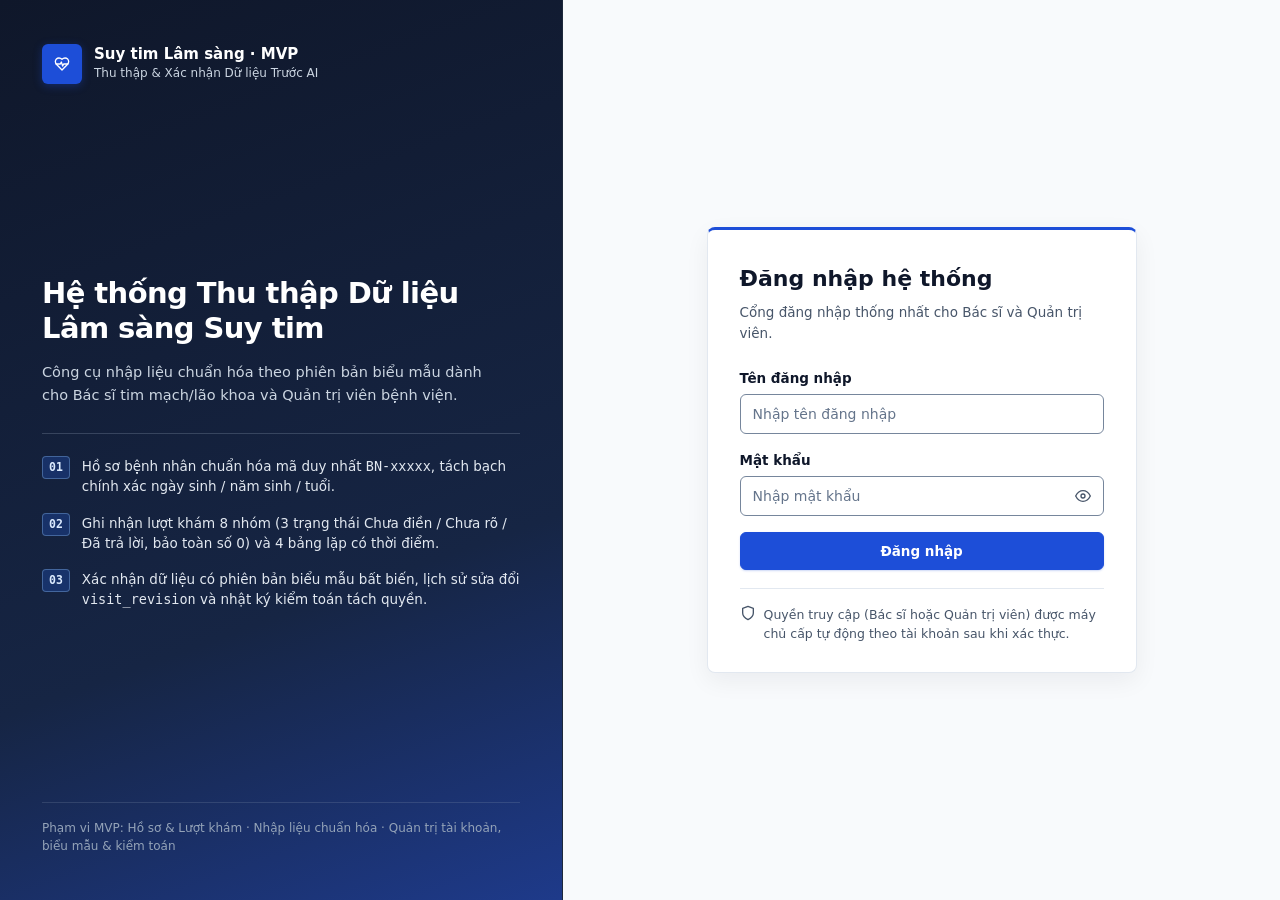
==== commit fce420c2: "fix(web-mvp): preserve numeric input and refresh cached app" ====
--- a/submissions/suy_tim_nhom27/web-mvp/index.html
+++ b/submissions/suy_tim_nhom27/web-mvp/index.html
@@ -27,6 +27,6 @@
   <script src="./config.js"></script>
   <script src="./static-runtime.js"></script>
   <script src="./api-client.js"></script>
-  <script src="./app.js"></script>
+  <script src="./app.js?v=20261121-numeric-input"></script>
 </body>
 </html>
--- a/submissions/suy_tim_nhom27/web-mvp/styles.css
+++ b/submissions/suy_tim_nhom27/web-mvp/styles.css
@@ -73,6 +73,7 @@
 
   /* Transitions */
   --t-fast: 140ms ease;
+  --t-med: 200ms cubic-bezier(0.2, 0, 0, 1);
 }
 
 *, *::before, *::after {
@@ -86,10 +87,28 @@
   color: var(--ink-body);
   font-family: var(--font-sans);
   font-size: 14px;
-  line-height: 1.5;
+  line-height: 1.55;
   -webkit-font-smoothing: antialiased;
+  -moz-osx-font-smoothing: grayscale;
+  text-rendering: optimizeLegibility;
   overflow-x: clip;
   max-width: 100%;
+}
+
+/* Custom subtle scrollbars for panes & tables */
+::-webkit-scrollbar {
+  width: 7px;
+  height: 7px;
+}
+::-webkit-scrollbar-track {
+  background: transparent;
+}
+::-webkit-scrollbar-thumb {
+  background: #CBD5E1;
+  border-radius: 999px;
+}
+::-webkit-scrollbar-thumb:hover {
+  background: #94A3B8;
 }
 
 .tabular, code, .code-chip {
@@ -221,27 +240,52 @@
   text-decoration: none;
   white-space: nowrap;
   max-width: 100%;
-  transition: background var(--t-fast), border-color var(--t-fast), color var(--t-fast);
+  transition: background var(--t-fast), border-color var(--t-fast), color var(--t-fast), box-shadow var(--t-fast), transform 100ms ease;
+}
+.btn:active:not(:disabled) {
+  transform: translateY(1px);
 }
 .btn:disabled {
-  opacity: 0.55;
+  opacity: 0.62;
   cursor: not-allowed;
+  box-shadow: none;
+}
+.btn.is-loading {
+  cursor: progress;
+  position: relative;
+}
+.btn.is-loading::before {
+  content: '';
+  width: 13px;
+  height: 13px;
+  border-radius: 50%;
+  border: 2px solid currentColor;
+  border-right-color: transparent;
+  display: inline-block;
+  flex: 0 0 auto;
+  animation: btnSpin 0.7s linear infinite;
+}
+@keyframes btnSpin {
+  to { transform: rotate(360deg); }
 }
 
 .btn--primary {
   background: var(--primary);
   color: #FFFFFF;
   border-color: var(--primary);
+  box-shadow: 0 1px 2px rgba(29, 78, 216, 0.22);
 }
 .btn--primary:hover:not(:disabled) {
   background: var(--primary-hover);
   border-color: var(--primary-hover);
+  box-shadow: 0 2px 6px rgba(30, 64, 175, 0.28);
 }
 
 .btn--navy {
   background: var(--navy-accent);
   color: #FFFFFF;
   border-color: var(--navy-accent);
+  box-shadow: 0 1px 2px rgba(30, 58, 138, 0.22);
 }
 .btn--navy:hover:not(:disabled) {
   background: var(--navy-hover);
@@ -250,11 +294,12 @@
 .btn--secondary {
   background: var(--bg-surface);
   color: var(--ink-primary);
-  border-color: var(--border-input);
+  border-color: var(--border-strong);
+  box-shadow: 0 1px 1px rgba(15, 23, 42, 0.04);
 }
 .btn--secondary:hover:not(:disabled) {
   background: var(--bg-subtle);
-  border-color: var(--ink-secondary);
+  border-color: var(--border-input);
 }
 
 .btn--ghost {
@@ -279,10 +324,11 @@
 .btn--danger-outline {
   background: var(--bg-surface);
   color: var(--error-inline);
-  border-color: var(--error-border);
+  border-color: #FCA5A5;
 }
 .btn--danger-outline:hover:not(:disabled) {
   background: var(--error-bg);
+  border-color: var(--error-border);
 }
 
 .btn--sm {
@@ -304,16 +350,36 @@
   font-size: 12px;
   font-weight: 600;
   line-height: 1.3;
+  letter-spacing: 0.005em;
   white-space: nowrap;
   max-width: 100%;
   border: 1px solid transparent;
 }
 .badge--success { background: var(--success-bg); color: var(--success-text); border-color: #86EFAC; }
-.badge--warn { background: var(--warn-bg); color: var(--warn-text); border-color: #FCD34D; }
+.badge--warn { background: var(--warn-bg); color: var(--warn-text); border-color: #F59E0B; }
 .badge--error { background: var(--error-bg); color: var(--error-text); border-color: #FCA5A5; }
 .badge--info { background: var(--info-bg); color: var(--info-text); border-color: #93C5FD; }
 .badge--blue { background: var(--primary-badge-bg); color: var(--primary-hover); border-color: var(--primary-border); }
 .badge--neutral { background: var(--bg-subtle); color: var(--ink-secondary); border-color: var(--border-strong); }
+.badge--link {
+  cursor: pointer;
+  font-family: inherit;
+  transition: background var(--t-fast), border-color var(--t-fast), box-shadow var(--t-fast), transform 100ms ease;
+}
+.badge--link::after {
+  content: '↗';
+  font-size: 11px;
+  opacity: 0.78;
+}
+.badge--link:hover {
+  background: #FDE68A;
+  border-color: #D97706;
+  box-shadow: 0 1px 3px rgba(146, 64, 14, 0.16);
+  text-decoration: underline;
+  text-underline-offset: 2px;
+}
+.badge--link:active { transform: translateY(1px); }
+.badge--link:focus-visible { outline: 3px solid var(--focus-ring); outline-offset: 2px; }
 
 .card {
   background: var(--bg-surface);
@@ -723,9 +789,9 @@
 }
 
 .login-brand {
-  background: var(--nav-bg);
+  background: linear-gradient(160deg, #0F172A 0%, #162544 65%, #1E3A8A 100%);
   color: var(--ink-on-dark);
-  padding: 48px 40px;
+  padding: 44px 42px;
   display: flex;
   flex-direction: column;
   justify-content: space-between;
@@ -749,6 +815,7 @@
   align-items: center;
   justify-content: center;
   flex: 0 0 auto;
+  box-shadow: 0 2px 8px rgba(29, 78, 216, 0.35);
 }
 
 .brand-mark__name {
@@ -763,31 +830,33 @@
 }
 
 .login-brand__hero {
-  margin: 40px 0;
+  margin: 32px 0;
 }
 
 .login-brand__title {
   margin: 0 0 14px;
-  font-size: 28px;
+  font-size: 29px;
   font-weight: 700;
   line-height: 1.22;
   letter-spacing: -0.02em;
   color: #FFFFFF;
+  max-width: 480px;
 }
 
 .login-brand__lead {
-  margin: 0 0 28px;
+  margin: 0 0 26px;
   color: var(--ink-on-dark-muted);
   font-size: 14.5px;
-  max-width: 440px;
+  line-height: 1.6;
+  max-width: 460px;
 }
 
 .login-pillars {
-  border-top: 1px solid #334155;
-  padding-top: 20px;
-  display: flex;
-  flex-direction: column;
-  gap: 14px;
+  border-top: 1px solid rgba(148, 163, 184, 0.28);
+  padding-top: 22px;
+  display: flex;
+  flex-direction: column;
+  gap: 16px;
 }
 
 .login-pillar {
@@ -796,20 +865,25 @@
   gap: 12px;
   color: #E2E8F0;
   font-size: 13.5px;
+  line-height: 1.5;
 }
 
 .login-pillar__num {
   font-family: var(--font-mono);
-  font-size: 12px;
+  font-size: 11.5px;
   font-weight: 700;
-  color: var(--primary-border);
-  padding-top: 1px;
+  color: #DBEAFE;
+  background: rgba(37, 99, 235, 0.25);
+  border: 1px solid rgba(147, 197, 253, 0.35);
+  border-radius: var(--radius-sm);
+  padding: 2px 6px;
+  flex: 0 0 auto;
 }
 
 .login-brand__foot {
   font-size: 12px;
   color: #94A3B8;
-  border-top: 1px solid #1E293B;
+  border-top: 1px solid rgba(148, 163, 184, 0.2);
   padding-top: 16px;
 }
 
@@ -818,17 +892,18 @@
   display: flex;
   align-items: center;
   justify-content: center;
-  padding: 40px 28px;
+  padding: 40px 32px;
 }
 
 .login-card {
   width: 100%;
-  max-width: 420px;
+  max-width: 430px;
   background: var(--bg-surface);
   border: 1px solid var(--border-subtle);
+  border-top: 3px solid var(--primary);
   border-radius: var(--radius-lg);
-  padding: 32px;
-  box-shadow: var(--shadow-sm);
+  padding: 32px 32px 28px;
+  box-shadow: 0 8px 24px rgba(15, 23, 42, 0.06);
 }
 
 .login-card__title {
@@ -887,18 +962,27 @@
    ========================================================================== */
 .shell {
   display: grid;
-  grid-template-columns: 248px minmax(0, 1fr);
+  grid-template-columns: 236px minmax(0, 1fr);
   min-height: 100vh;
 }
 
 .sidebar {
+  position: sticky;
+  top: 0;
+  height: 100vh;
+  max-height: 100vh;
+  overflow-y: auto;
   background: var(--nav-bg);
   color: var(--ink-on-dark);
   display: flex;
   flex-direction: column;
   justify-content: space-between;
-  padding: 18px 14px;
+  padding: 18px 14px 16px;
   border-right: 1px solid #1E293B;
+}
+body:has(.runtime-banner:not([hidden])) .sidebar {
+  height: calc(100vh - 44px);
+  max-height: calc(100vh - 44px);
 }
 
 .sidebar__top {
@@ -1089,8 +1173,8 @@
 }
 
 .workspace {
-  padding: 24px;
-  max-width: 1180px;
+  padding: 22px 26px 32px;
+  max-width: 1320px;
   width: 100%;
   min-width: 0;
 }
@@ -1100,16 +1184,16 @@
   align-items: flex-start;
   justify-content: space-between;
   gap: 16px;
-  margin-bottom: 20px;
+  margin-bottom: 18px;
   flex-wrap: wrap;
 }
 
 .page-head__title {
   margin: 0;
-  font-size: 24px;
+  font-size: 22px;
   font-weight: 700;
   color: var(--ink-primary);
-  letter-spacing: -0.015em;
+  letter-spacing: -0.02em;
   line-height: 1.25;
 }
 
@@ -1117,6 +1201,7 @@
   margin: 4px 0 0;
   font-size: 13.5px;
   color: var(--ink-secondary);
+  line-height: 1.45;
 }
 
 .page-head__actions {
@@ -1132,14 +1217,14 @@
   align-items: center;
   justify-content: space-between;
   gap: 12px;
-  margin-bottom: 16px;
+  margin-bottom: 14px;
   flex-wrap: wrap;
 }
 
 .search-box {
   position: relative;
-  flex: 1 1 240px;
-  max-width: 420px;
+  flex: 1 1 260px;
+  max-width: 440px;
   min-width: 0;
 }
 .search-box__icon {
@@ -1162,16 +1247,17 @@
 }
 
 .filter-pill {
-  min-height: 34px;
-  padding: 5px 11px;
-  border-radius: var(--radius-md);
-  border: 1px solid var(--border-input);
+  min-height: 36px;
+  padding: 6px 12px;
+  border-radius: var(--radius-md);
+  border: 1px solid var(--border-strong);
   background: var(--bg-surface);
   color: var(--ink-body);
   font-size: 12.5px;
   font-weight: 600;
-}
-.filter-pill:hover { background: var(--bg-subtle); }
+  transition: background var(--t-fast), border-color var(--t-fast), color var(--t-fast);
+}
+.filter-pill:hover { background: var(--bg-subtle); border-color: var(--border-input); }
 .filter-pill.is-active {
   background: var(--navy-accent);
   color: #FFFFFF;
@@ -1193,22 +1279,36 @@
 .data-table th {
   background: var(--bg-subtle);
   color: var(--ink-secondary);
-  font-size: 12px;
+  font-size: 11.5px;
   font-weight: 700;
   text-transform: uppercase;
-  letter-spacing: 0.03em;
-  padding: 10px 14px;
+  letter-spacing: 0.04em;
+  padding: 10px 12px;
   border-bottom: 1px solid var(--border-strong);
   white-space: nowrap;
 }
 .data-table td {
-  padding: 12px 14px;
+  padding: 11px 12px;
   border-bottom: 1px solid var(--border-subtle);
   vertical-align: middle;
   color: var(--ink-body);
 }
 .data-table tr:last-child td { border-bottom: none; }
+.data-table tbody tr {
+  transition: background var(--t-fast);
+}
 .data-table tbody tr:hover { background: #F8FAFC; }
+.data-table tbody tr.is-selected-row {
+  background: var(--primary-soft);
+}
+.data-table td .btn--sm {
+  min-height: 30px;
+  padding: 4px 8px;
+  font-size: 12px;
+}
+.data-table td .btn--sm + .btn--sm {
+  margin-left: 3px;
+}
 
 .cell-primary {
   font-weight: 700;
@@ -1262,7 +1362,7 @@
    ========================================================================== */
 .profile-grid {
   display: grid;
-  grid-template-columns: minmax(0, 1.7fr) minmax(280px, 1fr);
+  grid-template-columns: minmax(0, 1.65fr) minmax(300px, 1fr);
   gap: 20px;
   align-items: start;
 }
@@ -1277,13 +1377,16 @@
 .kv-grid {
   display: grid;
   grid-template-columns: repeat(3, minmax(0, 1fr));
-  gap: 14px;
+  gap: 14px 16px;
 }
 
 .kv-item__label {
-  font-size: 12px;
-  color: var(--ink-secondary);
-  margin-bottom: 2px;
+  font-size: 11.5px;
+  font-weight: 600;
+  color: var(--ink-secondary);
+  margin-bottom: 3px;
+  text-transform: uppercase;
+  letter-spacing: 0.025em;
 }
 .kv-item__value {
   font-size: 14px;
@@ -1295,7 +1398,7 @@
 .metric-row {
   display: grid;
   grid-template-columns: repeat(3, minmax(0, 1fr));
-  gap: 10px;
+  gap: 12px;
   margin-bottom: 14px;
 }
 
@@ -1303,23 +1406,25 @@
   background: var(--bg-canvas);
   border: 1px solid var(--border-subtle);
   border-radius: var(--radius-md);
-  padding: 12px;
+  padding: 12px 14px;
 }
 .metric-box--blue {
-  background: var(--primary-soft);
+  background: linear-gradient(135deg, #EFF6FF 0%, #F8FAFC 100%);
   border-color: var(--primary-border);
+  border-left: 3px solid var(--primary);
 }
 .metric-box__label {
   font-size: 12px;
+  font-weight: 600;
   color: var(--ink-secondary);
   margin-bottom: 4px;
 }
 .metric-box__val {
-  font-size: 20px;
+  font-size: 19px;
   font-weight: 700;
   color: var(--ink-primary);
   font-variant-numeric: tabular-nums;
-  line-height: 1.2;
+  line-height: 1.25;
 }
 .metric-box__unit {
   font-size: 12px;
@@ -1337,8 +1442,8 @@
   background: var(--bg-subtle);
   border: 1px solid var(--border-subtle);
   border-radius: var(--radius-sm);
-  padding: 4px 9px;
-  margin-bottom: 12px;
+  padding: 5px 10px;
+  margin-bottom: 14px;
   flex-wrap: wrap;
 }
 
@@ -1350,17 +1455,24 @@
 
 .timeline-item {
   position: relative;
-  padding: 14px;
+  padding: 14px 15px;
   border: 1px solid var(--border-subtle);
-  border-left: 3px solid var(--focus-ring);
-  border-radius: var(--radius-md);
-  background: var(--bg-surface);
-  display: flex;
-  flex-direction: column;
-  gap: 8px;
+  border-left: 3.5px solid var(--focus-ring);
+  border-radius: var(--radius-md);
+  background: var(--bg-surface);
+  display: flex;
+  flex-direction: column;
+  gap: 8px;
+  transition: border-color var(--t-fast), box-shadow var(--t-fast);
+}
+.timeline-item:hover {
+  border-color: var(--border-strong);
+  box-shadow: var(--shadow-xs);
 }
 .timeline-item--confirmed { border-left-color: var(--success-border); }
+.timeline-item--confirmed:hover { border-left-color: var(--success-border); }
 .timeline-item--draft { border-left-color: var(--warn-border); }
+.timeline-item--draft:hover { border-left-color: var(--warn-border); }
 
 .timeline-item__top {
   display: flex;
@@ -1377,21 +1489,21 @@
   position: sticky;
   top: 0;
   z-index: 40;
-  background: var(--navy-accent);
+  background: linear-gradient(135deg, #1E3A8A 0%, #1E40AF 100%);
   color: #FFFFFF;
   border-radius: var(--radius-lg);
-  padding: 14px 18px;
+  padding: 13px 18px;
   margin-bottom: 16px;
   display: flex;
   align-items: center;
   justify-content: space-between;
   gap: 12px;
   flex-wrap: wrap;
-  box-shadow: var(--shadow-sm);
+  box-shadow: 0 4px 14px rgba(15, 23, 42, 0.14);
 }
 
 .encounter-sticky-head__id {
-  font-size: 15px;
+  font-size: 15.5px;
   font-weight: 700;
   color: #FFFFFF;
   display: flex;
@@ -1402,7 +1514,7 @@
 
 .encounter-sticky-head__meta {
   font-size: 12.5px;
-  color: #E2E8F0;
+  color: #DBEAFE;
   display: flex;
   align-items: center;
   gap: 10px;
@@ -1419,14 +1531,16 @@
 
 .encounter-layout {
   display: grid;
-  grid-template-columns: 244px minmax(0, 1fr);
-  gap: 20px;
+  grid-template-columns: 238px minmax(0, 1fr);
+  gap: 18px;
   align-items: start;
 }
 
 .group-rail {
   position: sticky;
-  top: 86px;
+  top: 82px;
+  max-height: calc(100vh - 102px);
+  overflow-y: auto;
   background: var(--bg-surface);
   border: 1px solid var(--border-subtle);
   border-radius: var(--radius-lg);
@@ -1434,13 +1548,14 @@
   display: flex;
   flex-direction: column;
   gap: 4px;
+  box-shadow: var(--shadow-xs);
 }
 
 .group-rail__title {
   font-size: 11px;
   font-weight: 700;
   text-transform: uppercase;
-  letter-spacing: 0.04em;
+  letter-spacing: 0.05em;
   color: var(--ink-secondary);
   padding: 4px 8px 8px;
   border-bottom: 1px solid var(--border-subtle);
@@ -1460,20 +1575,26 @@
   color: var(--ink-body);
   font-size: 13px;
   font-weight: 500;
+  line-height: 1.35;
   text-align: left;
+  transition: background var(--t-fast), border-color var(--t-fast), color var(--t-fast);
 }
 .rail-btn:hover { background: var(--bg-subtle); color: var(--ink-primary); }
 .rail-btn.is-active {
   background: var(--primary-soft);
   color: var(--primary-hover);
   border-color: var(--primary-border);
+  border-left: 3px solid var(--primary);
   font-weight: 700;
 }
 .rail-btn__num {
   font-family: var(--font-mono);
   font-size: 11px;
   color: var(--ink-muted);
-  margin-right: 4px;
+  margin-right: 5px;
+}
+.rail-btn.is-active .rail-btn__num {
+  color: var(--primary);
 }
 .rail-btn__counts {
   display: inline-flex;
@@ -1481,11 +1602,19 @@
   gap: 4px;
   font-family: var(--font-mono);
   font-size: 11px;
+  color: var(--ink-secondary);
+  background: var(--bg-subtle);
+  padding: 1px 6px;
+  border-radius: 999px;
   flex: 0 0 auto;
 }
+.rail-btn.is-active .rail-btn__counts {
+  background: var(--primary-badge-bg);
+  color: var(--primary-hover);
+}
 .err-dot {
-  width: 8px;
-  height: 8px;
+  width: 7px;
+  height: 7px;
   border-radius: 50%;
   background: var(--error-border);
   display: inline-block;
@@ -1494,7 +1623,7 @@
 .form-canvas {
   display: flex;
   flex-direction: column;
-  gap: 18px;
+  gap: 16px;
   min-width: 0;
   padding-bottom: 24px;
 }
@@ -1503,35 +1632,49 @@
   background: var(--bg-surface);
   border: 1px solid var(--border-subtle);
   border-radius: var(--radius-lg);
-  padding: 12px 14px;
+  padding: 11px 14px;
   display: flex;
   align-items: center;
   justify-content: space-between;
   gap: 10px;
   flex-wrap: wrap;
+  box-shadow: var(--shadow-xs);
 }
 
 .form-grid-2 {
   display: grid;
   grid-template-columns: repeat(2, minmax(0, 1fr));
-  gap: 14px;
+  gap: 16px 18px;
+  align-items: start;
 }
 
 .form-grid-3 {
   display: grid;
   grid-template-columns: repeat(3, minmax(0, 1fr));
-  gap: 12px;
+  gap: 12px 14px;
+  align-items: start;
 }
 
 .sub-heading {
-  margin: 16px 0 10px;
-  padding-top: 12px;
+  margin: 22px 0 12px;
+  padding: 12px 0 6px;
   border-top: 1px solid var(--border-subtle);
-  font-size: 13px;
+  font-size: 12px;
   font-weight: 700;
   color: var(--navy-accent);
   text-transform: uppercase;
-  letter-spacing: 0.03em;
+  letter-spacing: 0.05em;
+  display: flex;
+  align-items: center;
+  gap: 8px;
+}
+.sub-heading::before {
+  content: '';
+  width: 3px;
+  height: 14px;
+  border-radius: 2px;
+  background: var(--primary);
+  flex: 0 0 auto;
 }
 .sub-heading:first-child {
   margin-top: 0;
@@ -1547,13 +1690,20 @@
 
 .repeat-card {
   border: 1px solid var(--border-strong);
-  border-radius: var(--radius-md);
-  background: var(--bg-canvas);
-  padding: 14px;
+  border-left: 3px solid var(--primary);
+  border-radius: var(--radius-md);
+  background: #F8FAFC;
+  padding: 14px 16px;
   display: flex;
   flex-direction: column;
   gap: 12px;
   min-width: 0;
+  transition: border-color var(--t-fast), box-shadow var(--t-fast);
+}
+.repeat-card:hover {
+  border-color: #94A3B8;
+  border-left-color: var(--primary);
+  box-shadow: var(--shadow-xs);
 }
 
 .repeat-card__head {
@@ -1561,7 +1711,7 @@
   align-items: center;
   justify-content: space-between;
   gap: 8px;
-  padding-bottom: 8px;
+  padding-bottom: 9px;
   border-bottom: 1px solid var(--border-subtle);
   flex-wrap: wrap;
 }
@@ -1569,25 +1719,31 @@
 .repeat-card__title {
   font-size: 13.5px;
   font-weight: 700;
-  color: var(--ink-primary);
+  color: var(--navy-accent);
 }
 
 .bmi-card {
-  background: var(--primary-soft);
+  background: linear-gradient(135deg, #EFF6FF 0%, #F8FAFC 100%);
   border: 1px solid var(--primary-border);
-  border-radius: var(--radius-md);
-  padding: 12px 14px;
+  border-left: 3px solid var(--primary);
+  border-radius: var(--radius-md);
+  padding: 12px 15px;
   display: flex;
   flex-direction: column;
   justify-content: center;
+  gap: 2px;
 }
 .bmi-card__label {
   font-size: 12px;
   font-weight: 600;
   color: var(--primary-hover);
+  display: flex;
+  align-items: baseline;
+  justify-content: space-between;
+  gap: 8px;
 }
 .bmi-card__value {
-  font-size: 24px;
+  font-size: 22px;
   font-weight: 700;
   color: var(--ink-primary);
   font-variant-numeric: tabular-nums;
@@ -1596,6 +1752,7 @@
 .bmi-card__note {
   font-size: 11.5px;
   color: var(--ink-secondary);
+  line-height: 1.4;
 }
 
 /* Sticky Encounter Action Footer */
@@ -1603,10 +1760,12 @@
   position: sticky;
   bottom: 0;
   z-index: 50;
-  background: var(--bg-surface);
-  border-top: 2px solid var(--border-strong);
-  box-shadow: 0 -4px 12px rgba(15, 23, 42, 0.08);
-  padding: 12px 20px;
+  background: rgba(255, 255, 255, 0.96);
+  backdrop-filter: blur(6px);
+  border: 1px solid var(--border-strong);
+  border-top: 2px solid var(--primary);
+  box-shadow: 0 -6px 18px rgba(15, 23, 42, 0.09);
+  padding: 11px 18px;
   margin-top: 16px;
   border-radius: var(--radius-lg) var(--radius-lg) 0 0;
   display: flex;
@@ -1638,7 +1797,7 @@
   display: grid;
   grid-template-columns: repeat(4, minmax(0, 1fr));
   gap: 12px;
-  margin-bottom: 18px;
+  margin-bottom: 16px;
 }
 
 .stat-card {
@@ -1646,7 +1805,8 @@
   border: 1px solid var(--border-subtle);
   border-top: 3px solid var(--border-strong);
   border-radius: var(--radius-md);
-  padding: 14px 16px;
+  padding: 13px 16px;
+  box-shadow: var(--shadow-xs);
 }
 .stat-card--blue { border-top-color: var(--primary); }
 .stat-card--muted { border-top-color: var(--border-input); }
@@ -1663,7 +1823,8 @@
   font-weight: 700;
   color: var(--ink-primary);
   font-variant-numeric: tabular-nums;
-  margin-top: 2px;
+  line-height: 1.2;
+  margin-top: 4px;
 }
 
 .jump-list {
@@ -1797,7 +1958,7 @@
 
 .editor-3pane {
   display: grid;
-  grid-template-columns: 220px 290px minmax(0, 1fr);
+  grid-template-columns: 230px 300px minmax(0, 1fr);
   gap: 14px;
   align-items: stretch;
 }
@@ -1808,13 +1969,16 @@
   border-radius: var(--radius-lg);
   display: flex;
   flex-direction: column;
-  max-height: 580px;
+  max-height: clamp(460px, 64vh, 660px);
   min-width: 0;
+  box-shadow: var(--shadow-xs);
 }
 
 .editor-pane__head {
-  padding: 12px 14px;
+  padding: 11px 14px;
   border-bottom: 1px solid var(--border-subtle);
+  background: var(--bg-canvas);
+  border-radius: var(--radius-lg) var(--radius-lg) 0 0;
   display: flex;
   align-items: center;
   justify-content: space-between;
@@ -1824,7 +1988,7 @@
 }
 
 .editor-pane__title {
-  font-size: 13px;
+  font-size: 12.5px;
   font-weight: 700;
   color: var(--ink-primary);
   margin: 0;
@@ -1849,11 +2013,13 @@
   border: 1px solid var(--border-subtle);
   background: var(--bg-surface);
   cursor: pointer;
-}
-.editor-item:hover { background: var(--bg-canvas); }
+  transition: background var(--t-fast), border-color var(--t-fast);
+}
+.editor-item:hover { background: var(--bg-canvas); border-color: var(--border-strong); }
 .editor-item.is-selected {
   background: var(--primary-soft);
   border-color: var(--focus-ring);
+  border-left: 3px solid var(--primary);
 }
 .editor-item.is-hidden-field {
   opacity: 0.65;
@@ -1928,7 +2094,7 @@
    ========================================================================== */
 .audit-filters {
   display: grid;
-  grid-template-columns: repeat(5, minmax(0, 1fr));
+  grid-template-columns: minmax(210px, 1.5fr) minmax(150px, 1fr) minmax(150px, 1fr) minmax(135px, 0.85fr) minmax(135px, 0.85fr);
   gap: 10px;
   margin-bottom: 16px;
 }
@@ -1936,9 +2102,11 @@
 .audit-detail {
   margin-top: 16px;
   background: var(--bg-surface);
-  border: 1px solid var(--navy-accent);
+  border: 1px solid var(--border-strong);
+  border-top: 3px solid var(--navy-accent);
   border-radius: var(--radius-lg);
   padding: 16px 18px;
+  box-shadow: var(--shadow-xs);
 }
 
 /* ==========================================================================
@@ -2077,29 +2245,39 @@
   font-size: 13px;
 }
 
-/* Toast */
+/* Toast (top-center pill so it never covers sticky footer or right-side action buttons) */
 .toast-region {
   position: fixed;
-  right: 16px;
-  bottom: 16px;
+  left: 50%;
+  transform: translateX(-50%);
+  top: 14px;
   z-index: 1500;
   display: flex;
   flex-direction: column;
-  gap: 8px;
-  max-width: calc(100vw - 32px);
+  align-items: center;
+  gap: 8px;
+  max-width: min(440px, calc(100vw - 32px));
+  pointer-events: none;
 }
 .toast {
   background: var(--nav-bg);
   color: #FFFFFF;
+  border: 1px solid rgba(148, 163, 184, 0.25);
   border-left: 4px solid var(--focus-ring);
   border-radius: var(--radius-md);
-  padding: 11px 14px;
-  box-shadow: var(--shadow-lg);
+  padding: 10px 14px;
+  box-shadow: 0 10px 24px rgba(15, 23, 42, 0.22);
   font-size: 13px;
   font-weight: 500;
   display: flex;
   align-items: center;
   gap: 8px;
+  pointer-events: auto;
+  animation: toastSlideIn 180ms cubic-bezier(0.2, 0, 0, 1);
+}
+@keyframes toastSlideIn {
+  from { opacity: 0; transform: translateY(-6px); }
+  to { opacity: 1; transform: translateY(0); }
 }
 .toast--success { border-left-color: #22C55E; }
 .toast--warn { border-left-color: #F59E0B; }
@@ -2141,6 +2319,19 @@
 /* ==========================================================================
    Responsive Rules (1280px, 768px, 390px, 320px — Zero horizontal overflow)
    ========================================================================== */
+@media (max-width: 1180px) {
+  .workspace {
+    padding: 18px 18px 28px;
+  }
+  .encounter-layout {
+    grid-template-columns: 212px minmax(0, 1fr);
+    gap: 14px;
+  }
+  .form-grid-3 {
+    grid-template-columns: repeat(2, minmax(0, 1fr));
+  }
+}
+
 @media (max-width: 1024px) {
   .editor-3pane {
     grid-template-columns: 1fr;
@@ -2154,6 +2345,9 @@
 }
 
 @media (max-width: 768px) {
+  .toast-region {
+    top: 10px;
+  }
   .runtime-banner { padding: 8px 12px; }
   .login-layout { grid-template-columns: 1fr; min-height: auto; }
   .login-brand { padding: 20px 16px; }
@@ -2164,7 +2358,7 @@
   .login-card { padding: 20px 16px; }
 
   .shell { grid-template-columns: 1fr; }
-  .sidebar { display: none; }
+  .sidebar { display: none; position: static; height: auto; }
   .mobile-topbar { display: flex; }
 
   .topbar { padding: 10px 14px; }
@@ -2182,6 +2376,7 @@
   .encounter-layout { grid-template-columns: 1fr; }
   .group-rail {
     position: static;
+    max-height: none;
     flex-direction: row;
     overflow-x: auto;
     padding: 8px;
@@ -2194,15 +2389,19 @@
     white-space: nowrap;
     padding: 7px 10px;
   }
+  .rail-btn.is-active {
+    border-left: 1px solid var(--primary-border);
+  }
 
   .form-grid-2, .form-grid-3 { grid-template-columns: 1fr; }
   .encounter-sticky-head { position: static; padding: 12px 14px; }
   .form-canvas { padding-bottom: 24px; }
   .encounter-footer {
-    padding: 8px 12px;
+    padding: 10px 12px;
     margin-top: 12px;
     gap: 8px;
   }
+  .encounter-footer__status .field__help { display: none; }
   .encounter-footer__actions {
     width: 100%;
     display: grid;
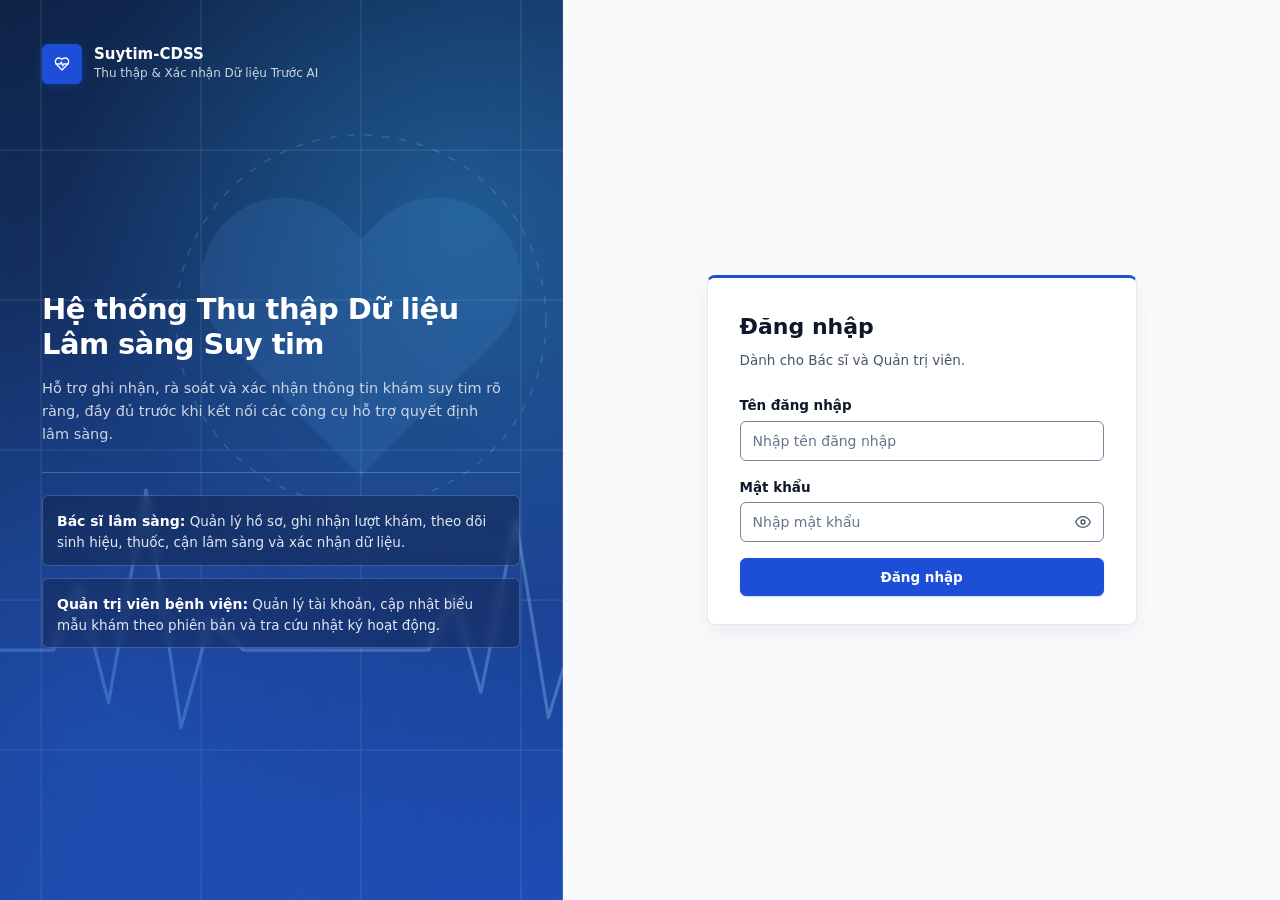
==== commit 129b0073: "feat(web-mvp): apply UI UX review and behavior fixes" ====
--- a/submissions/suy_tim_nhom27/web-mvp/index.html
+++ b/submissions/suy_tim_nhom27/web-mvp/index.html
@@ -3,9 +3,9 @@
 <head>
   <meta charset="UTF-8">
   <meta name="viewport" content="width=device-width, initial-scale=1.0">
-  <title>Hệ thống Thu thập &amp; Xác nhận Dữ liệu Lâm sàng Suy tim</title>
+  <title>Suytim-CDSS — Hệ thống Thu thập Dữ liệu Lâm sàng Suy tim</title>
   <link rel="icon" type="image/svg+xml" href="data:image/svg+xml,%3Csvg xmlns='http://www.w3.org/2000/svg' viewBox='0 0 32 32'%3E%3Crect width='32' height='32' rx='6' fill='%231D4ED8'/%3E%3Cpath d='M6 16h5l2.5-6 4 12 2.5-6h6' fill='none' stroke='%23FFFFFF' stroke-width='2.5' stroke-linecap='round' stroke-linejoin='round'/%3E%3C/svg%3E">
-  <link rel="stylesheet" href="./styles.css">
+  <link rel="stylesheet" href="./styles.css?v=20261121-uiux-v2">
 </head>
 <body>
   <a href="#main-workspace" class="skip-link">Chuyển tới nội dung chính</a>
@@ -25,8 +25,8 @@
   <div class="toast-region" id="toast-region" aria-live="polite" aria-atomic="true"></div>
 
   <script src="./config.js"></script>
-  <script src="./static-runtime.js"></script>
-  <script src="./api-client.js"></script>
-  <script src="./app.js?v=20261121-numeric-input"></script>
+  <script src="./static-runtime.js?v=20261121-uiux-v2"></script>
+  <script src="./api-client.js?v=20261121-uiux-v2"></script>
+  <script src="./app.js?v=20261121-uiux-v2"></script>
 </body>
 </html>
--- a/submissions/suy_tim_nhom27/web-mvp/styles.css
+++ b/submissions/suy_tim_nhom27/web-mvp/styles.css
@@ -361,6 +361,7 @@
 .badge--info { background: var(--info-bg); color: var(--info-text); border-color: #93C5FD; }
 .badge--blue { background: var(--primary-badge-bg); color: var(--primary-hover); border-color: var(--primary-border); }
 .badge--neutral { background: var(--bg-subtle); color: var(--ink-secondary); border-color: var(--border-strong); }
+.badge--xs { padding: 1px 6px; font-size: 11px; }
 .badge--link {
   cursor: pointer;
   font-family: inherit;
@@ -597,6 +598,14 @@
   background: var(--unknown-bg);
   color: var(--unknown-text);
   border-color: var(--unknown-border);
+}
+.unknown-toggle--sm {
+  min-height: 28px;
+  padding: 3px 8px;
+  font-size: 11.5px;
+}
+.field--span-2 {
+  grid-column: span 2;
 }
 
 .input-unit-wrap {
@@ -789,13 +798,22 @@
 }
 
 .login-brand {
-  background: linear-gradient(160deg, #0F172A 0%, #162544 65%, #1E3A8A 100%);
+  position: relative;
+  overflow: hidden;
+  background-color: #163063;
+  background-image:
+    radial-gradient(circle at 82% 24%, rgba(56, 189, 248, 0.28) 0%, rgba(30, 58, 138, 0) 48%),
+    radial-gradient(circle at 18% 82%, rgba(37, 99, 235, 0.34) 0%, rgba(15, 23, 42, 0) 52%),
+    url("data:image/svg+xml,%3Csvg xmlns='http://www.w3.org/2000/svg' viewBox='0 0 640 720' fill='none'%3E%3Cg opacity='0.14' stroke='%23BAE6FD' stroke-width='1'%3E%3Cpath d='M0 120H640M0 240H640M0 360H640M0 480H640M0 600H640M128 0V720M256 0V720M384 0V720M512 0V720'/%3E%3C/g%3E%3Cpath d='M-10 520 H110 L138 520 L158 468 L182 562 L212 392 L240 582 L264 494 L290 520 H410 L438 520 L458 476 L480 554 L508 416 L534 574 L556 502 L582 520 H660' stroke='%2393C5FD' stroke-width='2.6' stroke-linecap='round' stroke-linejoin='round' opacity='0.34'/%3E%3Cpath d='M492 178c-26-26-68-26-94 0l-14 14-14-14c-26-26-68-26-94 0-26 26-26 68 0 94l108 108 108-108c26-26 26-68 0-94z' fill='%2360A5FA' opacity='0.12' stroke='%23BFDBFE' stroke-width='2' stroke-opacity='0.26'/%3E%3Ccircle cx='384' cy='256' r='148' stroke='%2393C5FD' stroke-width='1.2' stroke-dasharray='6 8' opacity='0.22'/%3E%3C/svg%3E"),
+    linear-gradient(155deg, #0E2347 0%, #193B7A 52%, #1E4DB7 100%);
+  background-size: cover, cover, cover, cover;
+  background-position: center;
   color: var(--ink-on-dark);
   padding: 44px 42px;
   display: flex;
   flex-direction: column;
   justify-content: space-between;
-  border-right: 1px solid #1E293B;
+  border-right: 1px solid rgba(147, 197, 253, 0.25);
 }
 
 .brand-mark {
@@ -849,6 +867,32 @@
   font-size: 14.5px;
   line-height: 1.6;
   max-width: 460px;
+}
+
+.login-audience {
+  border-top: 1px solid rgba(191, 219, 254, 0.28);
+  padding-top: 22px;
+  display: flex;
+  flex-direction: column;
+  gap: 12px;
+}
+
+.login-audience__item {
+  display: flex;
+  flex-direction: column;
+  gap: 3px;
+  padding: 12px 14px;
+  border-radius: var(--radius-md);
+  background: rgba(15, 23, 42, 0.34);
+  border: 1px solid rgba(191, 219, 254, 0.24);
+  backdrop-filter: blur(4px);
+  color: #E2E8F0;
+  font-size: 13.5px;
+  line-height: 1.5;
+}
+.login-audience__item strong {
+  color: #FFFFFF;
+  font-size: 14px;
 }
 
 .login-pillars {
@@ -964,6 +1008,10 @@
   display: grid;
   grid-template-columns: 236px minmax(0, 1fr);
   min-height: 100vh;
+  transition: grid-template-columns 180ms ease;
+}
+.shell.is-sidebar-collapsed {
+  grid-template-columns: 68px minmax(0, 1fr);
 }
 
 .sidebar {
@@ -972,6 +1020,7 @@
   height: 100vh;
   max-height: 100vh;
   overflow-y: auto;
+  overflow-x: hidden;
   background: var(--nav-bg);
   color: var(--ink-on-dark);
   display: flex;
@@ -988,7 +1037,72 @@
 .sidebar__top {
   display: flex;
   flex-direction: column;
-  gap: 20px;
+  gap: 16px;
+}
+
+.sidebar__brand-row {
+  display: flex;
+  align-items: center;
+  justify-content: space-between;
+  gap: 8px;
+}
+
+.sidebar__collapse-btn {
+  width: 30px;
+  height: 30px;
+  flex: 0 0 auto;
+  border-radius: var(--radius-sm);
+  border: 1px solid #334155;
+  background: #1E293B;
+  color: #CBD5E1;
+  display: inline-flex;
+  align-items: center;
+  justify-content: center;
+  padding: 0;
+  transition: background var(--t-fast), color var(--t-fast);
+}
+.sidebar__collapse-btn:hover {
+  background: #334155;
+  color: #FFFFFF;
+}
+
+.shell.is-sidebar-collapsed .sidebar {
+  padding: 16px 10px;
+  align-items: center;
+}
+.shell.is-sidebar-collapsed .sidebar__top {
+  width: 100%;
+  align-items: center;
+}
+.shell.is-sidebar-collapsed .sidebar__brand-row {
+  flex-direction: column;
+  gap: 10px;
+}
+.shell.is-sidebar-collapsed .brand-mark__text,
+.shell.is-sidebar-collapsed .sidebar__role-tag,
+.shell.is-sidebar-collapsed .nav-item__label,
+.shell.is-sidebar-collapsed .user-chip__meta {
+  display: none;
+}
+.shell.is-sidebar-collapsed .sidebar__nav {
+  width: 100%;
+  align-items: center;
+}
+.shell.is-sidebar-collapsed .nav-item {
+  justify-content: center;
+  padding: 10px;
+  width: 44px;
+  height: 44px;
+}
+.shell.is-sidebar-collapsed .nav-item.is-active {
+  border-left: 1px solid var(--focus-ring);
+}
+.shell.is-sidebar-collapsed .sidebar__user {
+  width: 100%;
+  align-items: center;
+}
+.shell.is-sidebar-collapsed .user-chip {
+  justify-content: center;
 }
 
 .sidebar__role-tag {
@@ -1107,6 +1221,11 @@
   gap: 10px;
   border-bottom: 1px solid #1E293B;
 }
+.mobile-topbar__actions {
+  display: flex;
+  align-items: center;
+  gap: 6px;
+}
 
 .mobile-menu-btn {
   display: inline-flex;
@@ -1142,12 +1261,32 @@
 .topbar {
   background: var(--bg-surface);
   border-bottom: 1px solid var(--border-subtle);
-  padding: 12px 24px;
+  padding: 10px 24px;
   display: flex;
   align-items: center;
   justify-content: space-between;
   gap: 12px;
   flex-wrap: wrap;
+}
+.topbar__left {
+  display: flex;
+  align-items: center;
+  gap: 10px;
+  min-width: 0;
+  flex-wrap: wrap;
+}
+.topbar__right {
+  display: flex;
+  align-items: center;
+  gap: 8px;
+  flex-wrap: wrap;
+}
+.topbar__sidebar-btn {
+  width: 32px;
+  height: 32px;
+}
+.topbar__logout {
+  border-color: var(--border-strong);
 }
 
 .breadcrumbs {
@@ -1628,6 +1767,16 @@
   padding-bottom: 24px;
 }
 
+.sections-stack {
+  display: flex;
+  flex-direction: column;
+  gap: 18px;
+}
+
+.clinical-section {
+  scroll-margin-top: 96px;
+}
+
 .form-filter-bar {
   background: var(--bg-surface);
   border: 1px solid var(--border-subtle);
@@ -1705,6 +1854,17 @@
   border-left-color: var(--primary);
   box-shadow: var(--shadow-xs);
 }
+.repeat-card--incomplete {
+  border-color: var(--warn-border);
+  border-style: dashed;
+  border-left-style: solid;
+  border-left-color: var(--warn-border);
+  background: #FFFBEB;
+}
+.repeat-card--incomplete:hover {
+  border-color: var(--warn-border);
+  border-left-color: var(--warn-border);
+}
 
 .repeat-card__head {
   display: flex;
@@ -1748,6 +1908,14 @@
   color: var(--ink-primary);
   font-variant-numeric: tabular-nums;
   line-height: 1.25;
+}
+.bmi-card__value--sm {
+  font-size: 17px;
+}
+.bmi-card__value--muted {
+  font-size: 15px;
+  font-weight: 600;
+  color: var(--ink-muted);
 }
 .bmi-card__note {
   font-size: 11.5px;
@@ -1994,6 +2162,16 @@
   margin: 0;
 }
 
+.editor-pane__search {
+  padding: 8px 10px 0;
+  flex: 0 0 auto;
+}
+.editor-pane__search .input {
+  min-height: 34px;
+  padding: 6px 10px;
+  font-size: 13px;
+}
+
 .editor-pane__scroll {
   overflow-y: auto;
   padding: 10px;
@@ -2001,6 +2179,44 @@
   display: flex;
   flex-direction: column;
   gap: 6px;
+}
+
+.details-tech {
+  border: 1px solid var(--border-subtle);
+  border-radius: var(--radius-md);
+  background: var(--bg-canvas);
+  padding: 8px 12px;
+}
+.details-tech summary {
+  cursor: pointer;
+  font-size: 12.5px;
+  font-weight: 600;
+  color: var(--ink-secondary);
+  list-style: none;
+  display: flex;
+  align-items: center;
+  justify-content: space-between;
+  gap: 8px;
+}
+.details-tech summary::-webkit-details-marker {
+  display: none;
+}
+.details-tech summary::after {
+  content: '▸';
+  font-size: 12px;
+  color: var(--ink-muted);
+  transition: transform var(--t-fast);
+}
+.details-tech[open] summary::after {
+  transform: rotate(90deg);
+}
+.details-tech__body {
+  display: flex;
+  flex-direction: column;
+  gap: 10px;
+  margin-top: 10px;
+  padding-top: 10px;
+  border-top: 1px solid var(--border-subtle);
 }
 
 .editor-item {
@@ -2039,9 +2255,8 @@
   white-space: nowrap;
 }
 .editor-item__sub {
-  font-size: 11px;
-  color: var(--ink-secondary);
-  font-family: var(--font-mono);
+  font-size: 11.5px;
+  color: var(--ink-secondary);
   overflow: hidden;
   text-overflow: ellipsis;
   white-space: nowrap;
@@ -2353,13 +2568,16 @@
   .login-brand { padding: 20px 16px; }
   .login-brand__hero { margin: 14px 0 0; }
   .login-brand__title { font-size: 20px; }
-  .login-brand__lead, .login-pillars, .login-brand__foot { display: none; }
+  .login-brand__lead, .login-audience, .login-pillars, .login-brand__foot { display: none; }
   .login-panel { padding: 16px; }
   .login-card { padding: 20px 16px; }
 
-  .shell { grid-template-columns: 1fr; }
+  .shell,
+  .shell.is-sidebar-collapsed { grid-template-columns: 1fr; }
   .sidebar { display: none; position: static; height: auto; }
   .mobile-topbar { display: flex; }
+  .topbar__sidebar-btn,
+  .topbar__logout { display: none; }
 
   .topbar { padding: 10px 14px; }
   .workspace { padding: 14px; }
@@ -2394,6 +2612,8 @@
   }
 
   .form-grid-2, .form-grid-3 { grid-template-columns: 1fr; }
+  .field--span-2 { grid-column: auto; }
+  .clinical-section { scroll-margin-top: 16px; }
   .encounter-sticky-head { position: static; padding: 12px 14px; }
   .form-canvas { padding-bottom: 24px; }
   .encounter-footer {
